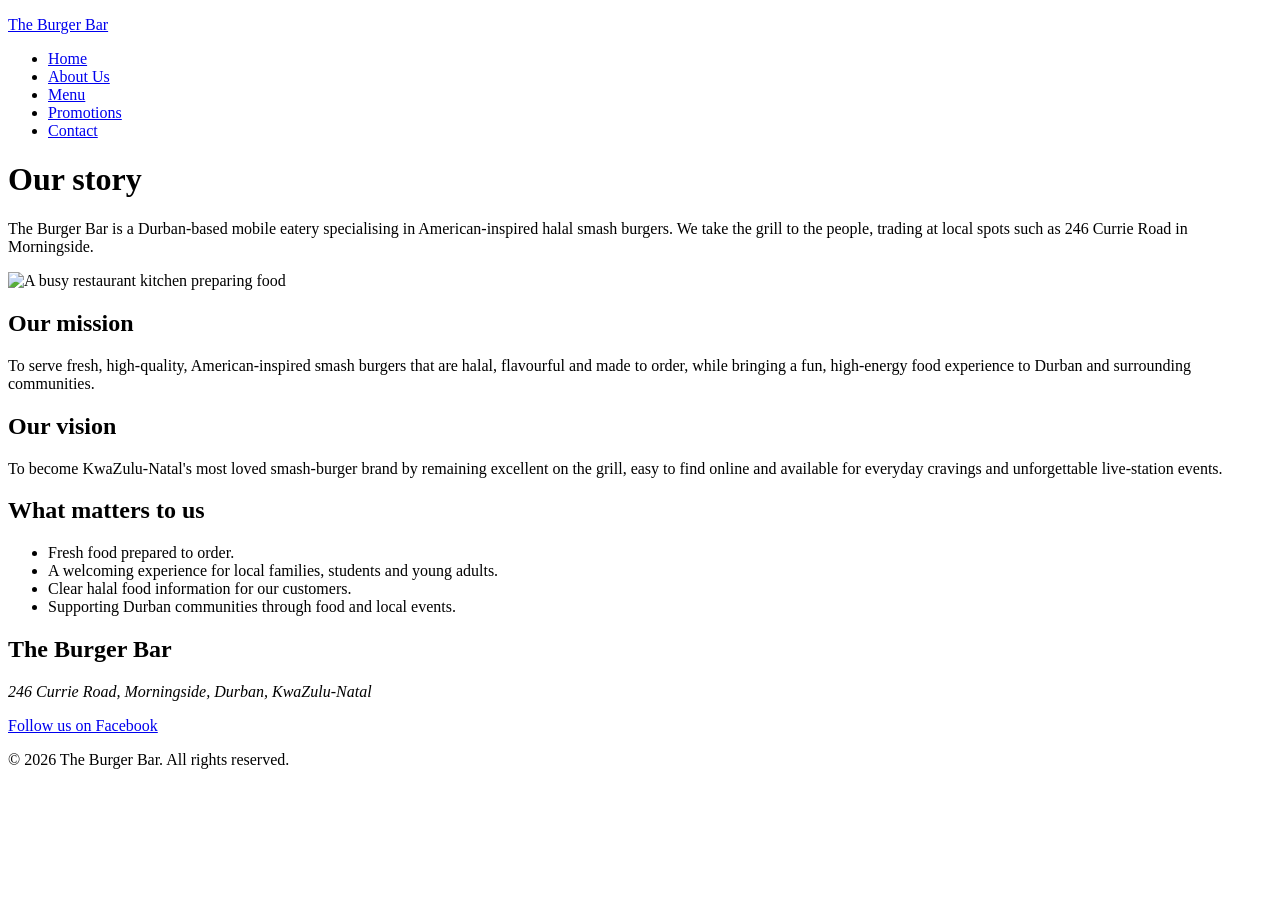
==== about.html @ 3b9de934 "First GitHub push" ====
<!DOCTYPE html>
<html lang="en-ZA">
<head>
    <meta charset="UTF-8">
    <meta name="viewport" content="width=device-width, initial-scale=1.0">
    <meta name="description" content="Learn about The Burger Bar's Durban roots, halal identity and smash-burger mission.">
    <title>About Us | The Burger Bar</title>
</head>
<body>
    <!-- Site header and main navigation -->
    <header>
        <p><a href="index.html">The Burger Bar</a></p>
        <nav aria-label="Main navigation">
            <ul>
                <li><a href="index.html">Home</a></li>
                <li><a href="about.html" aria-current="page">About Us</a></li>
                <li><a href="menu.html">Menu</a></li>
                <li><a href="promotions.html">Promotions</a></li>
                <li><a href="contact.html">Contact</a></li>
            </ul>
        </nav>
    </header>

    <!-- About page content -->
    <main>
        <h1>Our story</h1>
        <p>The Burger Bar is a Durban-based mobile eatery specialising in American-inspired halal smash burgers. We take the grill to the people, trading at local spots such as 246 Currie Road in Morningside.</p>
        <img src="https://images.unsplash.com/photo-1552566626-52f8b828add9?auto=format&amp;fit=crop&amp;w=1200&amp;q=80" alt="A busy restaurant kitchen preparing food">

        <!-- Business mission -->
        <section>
            <h2>Our mission</h2>
            <p>To serve fresh, high-quality, American-inspired smash burgers that are halal, flavourful and made to order, while bringing a fun, high-energy food experience to Durban and surrounding communities.</p>
        </section>

        <!-- Business vision -->
        <section>
            <h2>Our vision</h2>
            <p>To become KwaZulu-Natal's most loved smash-burger brand by remaining excellent on the grill, easy to find online and available for everyday cravings and unforgettable live-station events.</p>
        </section>

        <!-- Brand values -->
        <section>
            <h2>What matters to us</h2>
            <ul>
                <li>Fresh food prepared to order.</li>
                <li>A welcoming experience for local families, students and young adults.</li>
                <li>Clear halal food information for our customers.</li>
                <li>Supporting Durban communities through food and local events.</li>
            </ul>
        </section>
    </main>

    <!-- Shared business information and social link -->
    <footer>
        <h2>The Burger Bar</h2>
        <address>246 Currie Road, Morningside, Durban, KwaZulu-Natal</address>
        <p><a href="https://www.facebook.com/theburgerbardbn">Follow us on Facebook</a></p>
        <p>&copy; 2026 The Burger Bar. All rights reserved.</p>
    </footer>
</body>
</html>
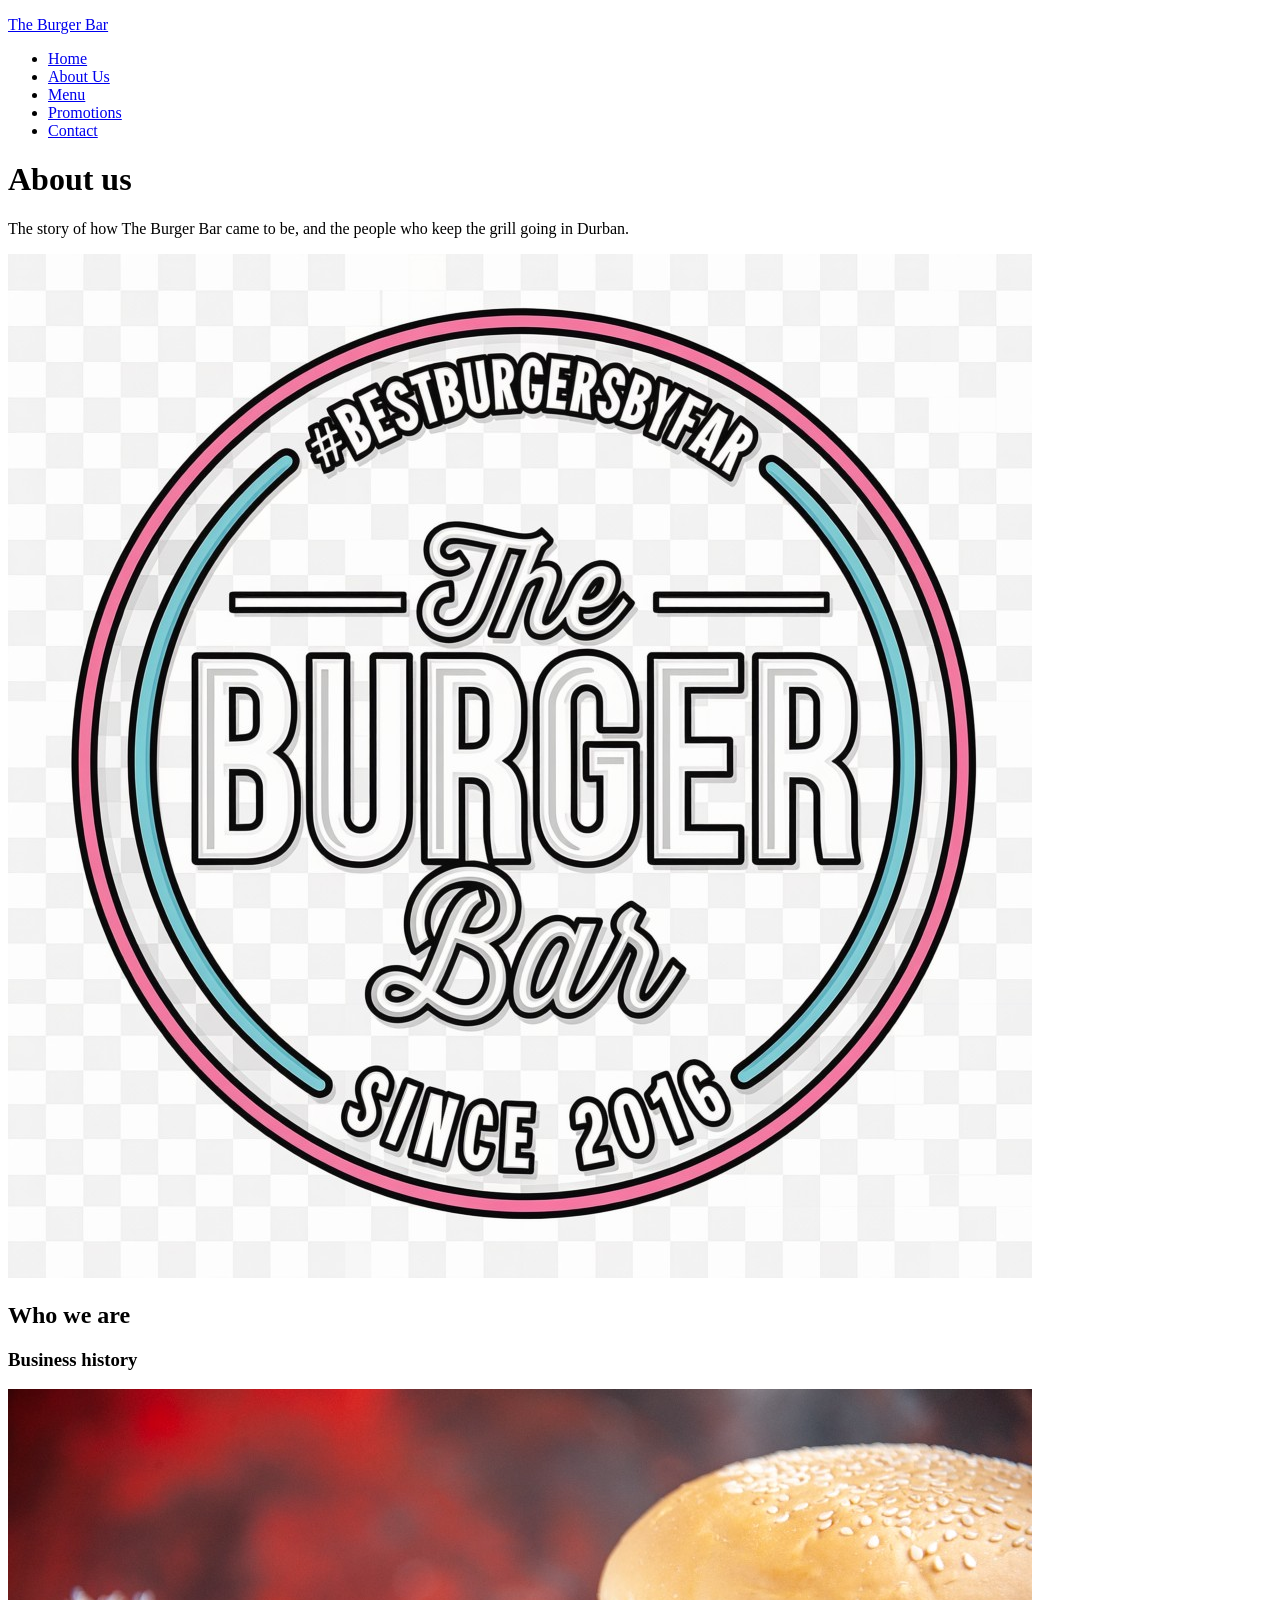
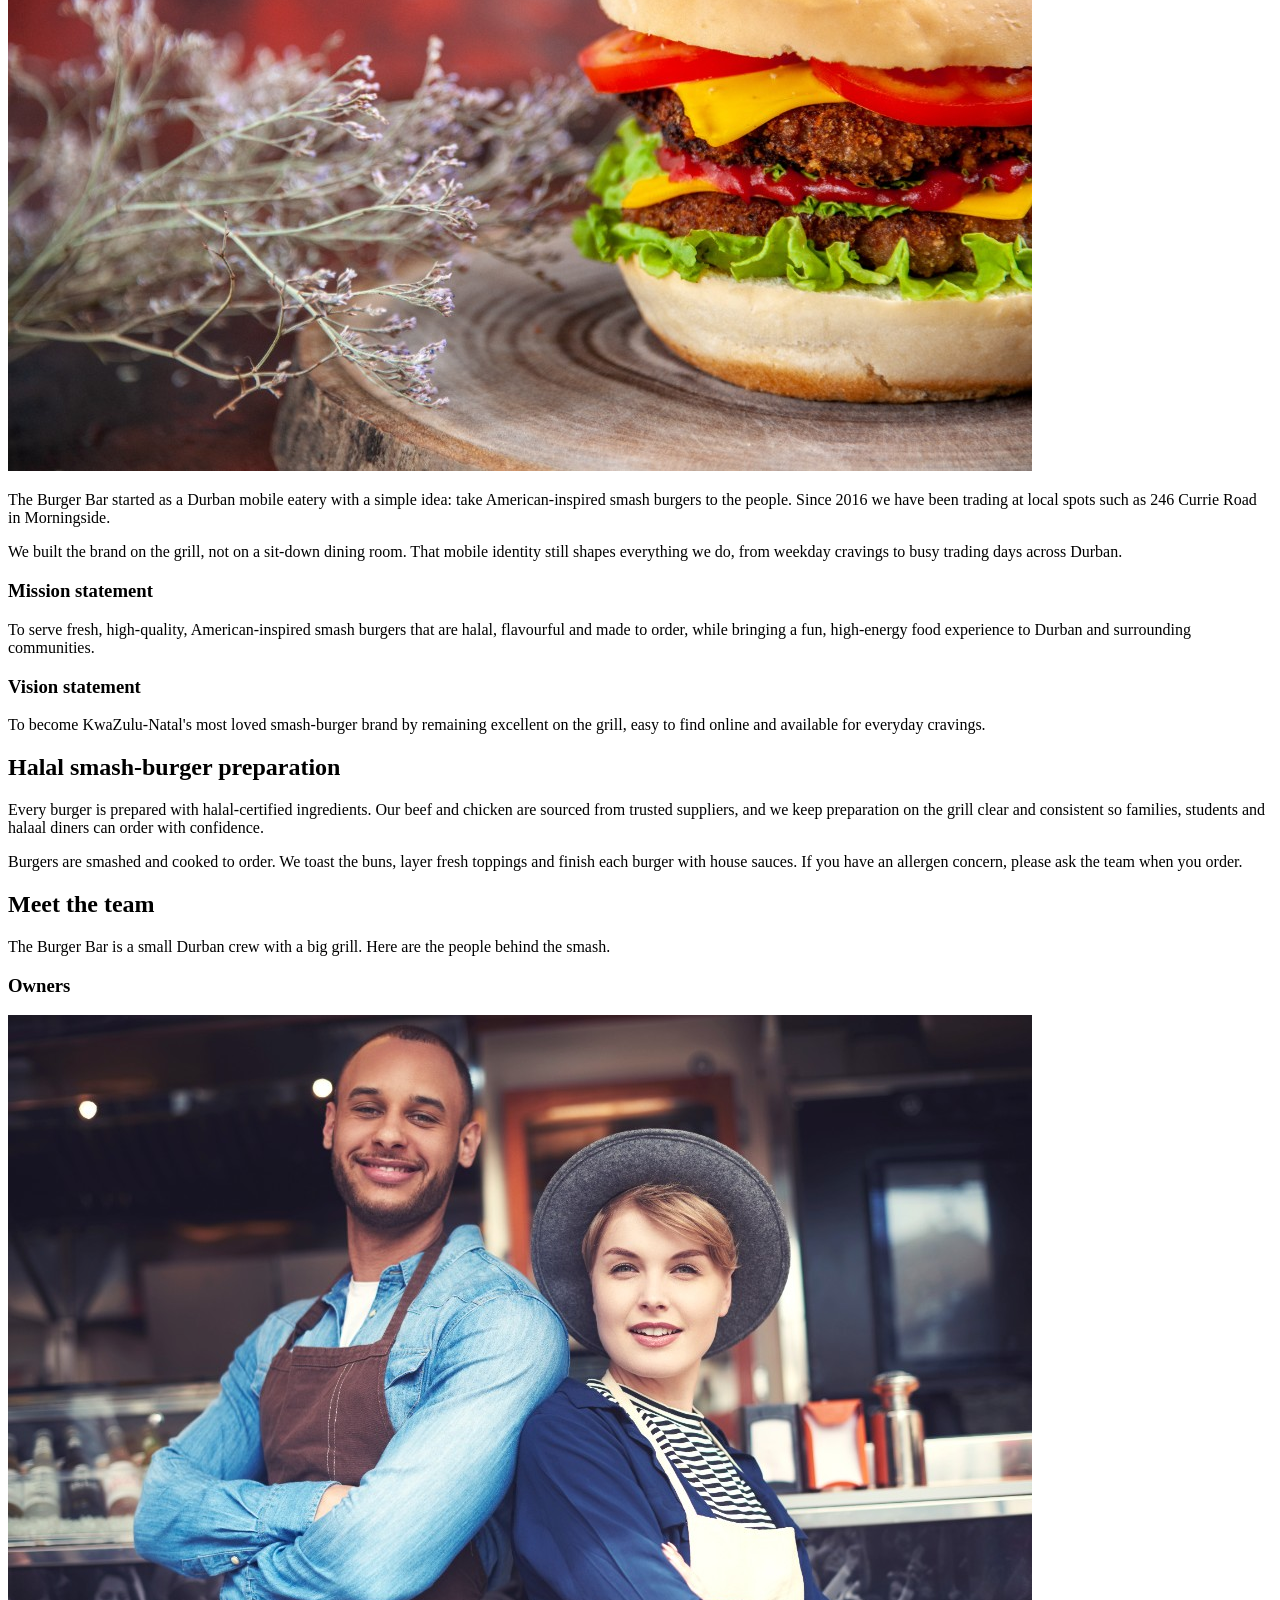
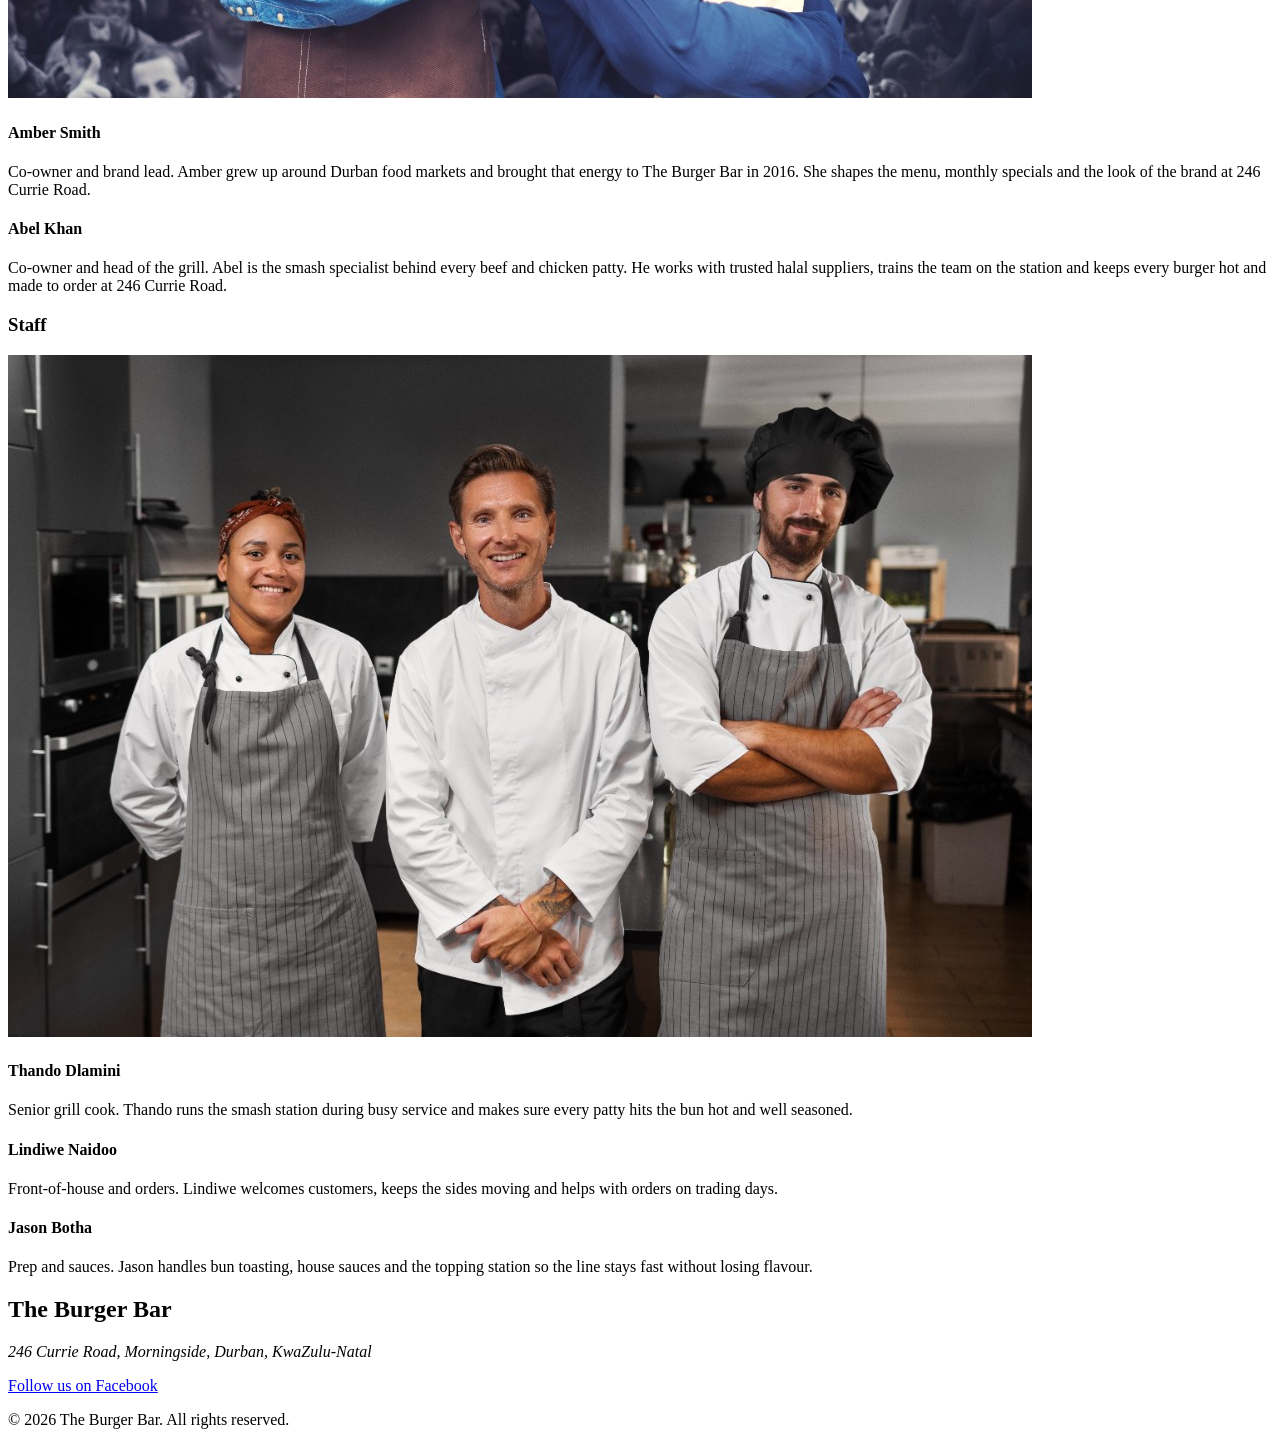
==== commit 1d23c892: "Expand website content and add online ordering" ====
--- a/about.html
+++ b/about.html
@@ -3,7 +3,7 @@
 <head>
     <meta charset="UTF-8">
     <meta name="viewport" content="width=device-width, initial-scale=1.0">
-    <meta name="description" content="Learn about The Burger Bar's Durban roots, halal identity and smash-burger mission.">
+    <meta name="description" content="Learn about The Burger Bar's Durban roots, halal identity, team and smash-burger mission.">
     <title>About Us | The Burger Bar</title>
 </head>
 <body>
@@ -23,31 +23,60 @@
 
     <!-- About page content -->
     <main>
-        <h1>Our story</h1>
-        <p>The Burger Bar is a Durban-based mobile eatery specialising in American-inspired halal smash burgers. We take the grill to the people, trading at local spots such as 246 Currie Road in Morningside.</p>
-        <img src="https://images.unsplash.com/photo-1552566626-52f8b828add9?auto=format&amp;fit=crop&amp;w=1200&amp;q=80" alt="A busy restaurant kitchen preparing food">
+        <h1>About us</h1>
+        <p>The story of how The Burger Bar came to be, and the people who keep the grill going in Durban.</p>
+        <img src="images/the-burger-bar-logo.png" alt="The Burger Bar logo">
 
-        <!-- Business mission -->
+        <!-- Business history, mission and vision -->
         <section>
-            <h2>Our mission</h2>
-            <p>To serve fresh, high-quality, American-inspired smash burgers that are halal, flavourful and made to order, while bringing a fun, high-energy food experience to Durban and surrounding communities.</p>
+            <h2>Who we are</h2>
+            <article>
+                <h3>Business history</h3>
+                <img src="images/hero-image.png" alt="A stacked Burger Bar smash burger">
+                <p>The Burger Bar started as a Durban mobile eatery with a simple idea: take American-inspired smash burgers to the people. Since 2016 we have been trading at local spots such as 246 Currie Road in Morningside.</p>
+                <p>We built the brand on the grill, not on a sit-down dining room. That mobile identity still shapes everything we do, from weekday cravings to busy trading days across Durban.</p>
+            </article>
+            <article>
+                <h3>Mission statement</h3>
+                <p>To serve fresh, high-quality, American-inspired smash burgers that are halal, flavourful and made to order, while bringing a fun, high-energy food experience to Durban and surrounding communities.</p>
+            </article>
+            <article>
+                <h3>Vision statement</h3>
+                <p>To become KwaZulu-Natal's most loved smash-burger brand by remaining excellent on the grill, easy to find online and available for everyday cravings.</p>
+            </article>
         </section>
 
-        <!-- Business vision -->
+        <!-- Halal and preparation information -->
         <section>
-            <h2>Our vision</h2>
-            <p>To become KwaZulu-Natal's most loved smash-burger brand by remaining excellent on the grill, easy to find online and available for everyday cravings and unforgettable live-station events.</p>
+            <h2>Halal smash-burger preparation</h2>
+            <p>Every burger is prepared with halal-certified ingredients. Our beef and chicken are sourced from trusted suppliers, and we keep preparation on the grill clear and consistent so families, students and halaal diners can order with confidence.</p>
+            <p>Burgers are smashed and cooked to order. We toast the buns, layer fresh toppings and finish each burger with house sauces. If you have an allergen concern, please ask the team when you order.</p>
         </section>
 
-        <!-- Brand values -->
+        <!-- Team: owners and staff -->
         <section>
-            <h2>What matters to us</h2>
-            <ul>
-                <li>Fresh food prepared to order.</li>
-                <li>A welcoming experience for local families, students and young adults.</li>
-                <li>Clear halal food information for our customers.</li>
-                <li>Supporting Durban communities through food and local events.</li>
-            </ul>
+            <h2>Meet the team</h2>
+            <p>The Burger Bar is a small Durban crew with a big grill. Here are the people behind the smash.</p>
+
+            <article>
+                <h3>Owners</h3>
+                <img src="images/owners.png" alt="The Burger Bar owners Amber Smith and Abel Khan">
+                <h4>Amber Smith</h4>
+                <p>Co-owner and brand lead. Amber grew up around Durban food markets and brought that energy to The Burger Bar in 2016. She shapes the menu, monthly specials and the look of the brand at 246 Currie Road.</p>
+                <h4>Abel Khan</h4>
+                <p>Co-owner and head of the grill. Abel is the smash specialist behind every beef and chicken patty. He works with trusted halal suppliers, trains the team on the station and keeps every burger hot and made to order at 246 Currie Road.</p>
+            </article>
+
+            <article>
+                <h3>Staff</h3>
+                <img src="images/staff.png" alt="The Burger Bar kitchen staff in chef jackets, smiling in a professional kitchen">
+                <h4>Thando Dlamini</h4>
+                <p>Senior grill cook. Thando runs the smash station during busy service and makes sure every patty hits the bun hot and well seasoned.</p>
+                <h4>Lindiwe Naidoo</h4>
+                <p>Front-of-house and orders. Lindiwe welcomes customers, keeps the sides moving and helps with orders on trading days.</p>
+                <h4>Jason Botha</h4>
+                <p>Prep and sauces. Jason handles bun toasting, house sauces and the topping station so the line stays fast without losing flavour.</p>
+            </article>
         </section>
     </main>
 
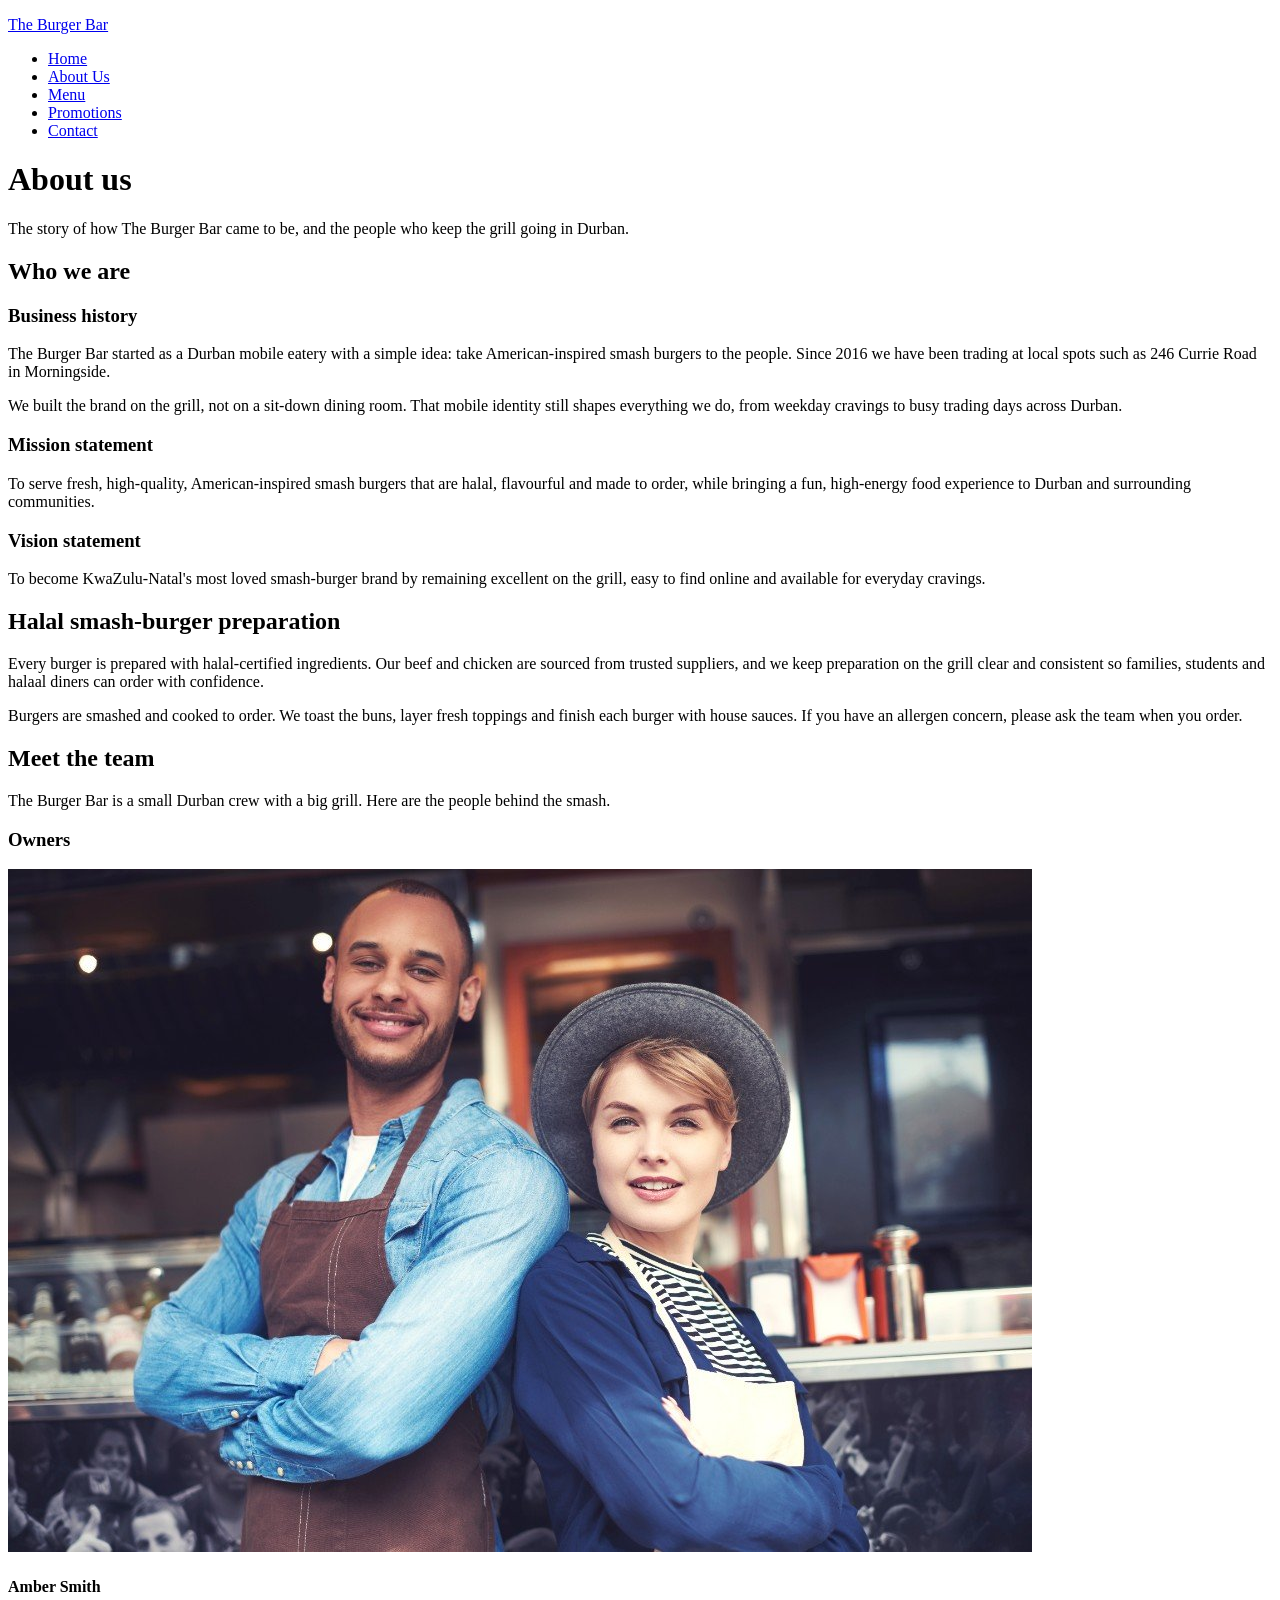
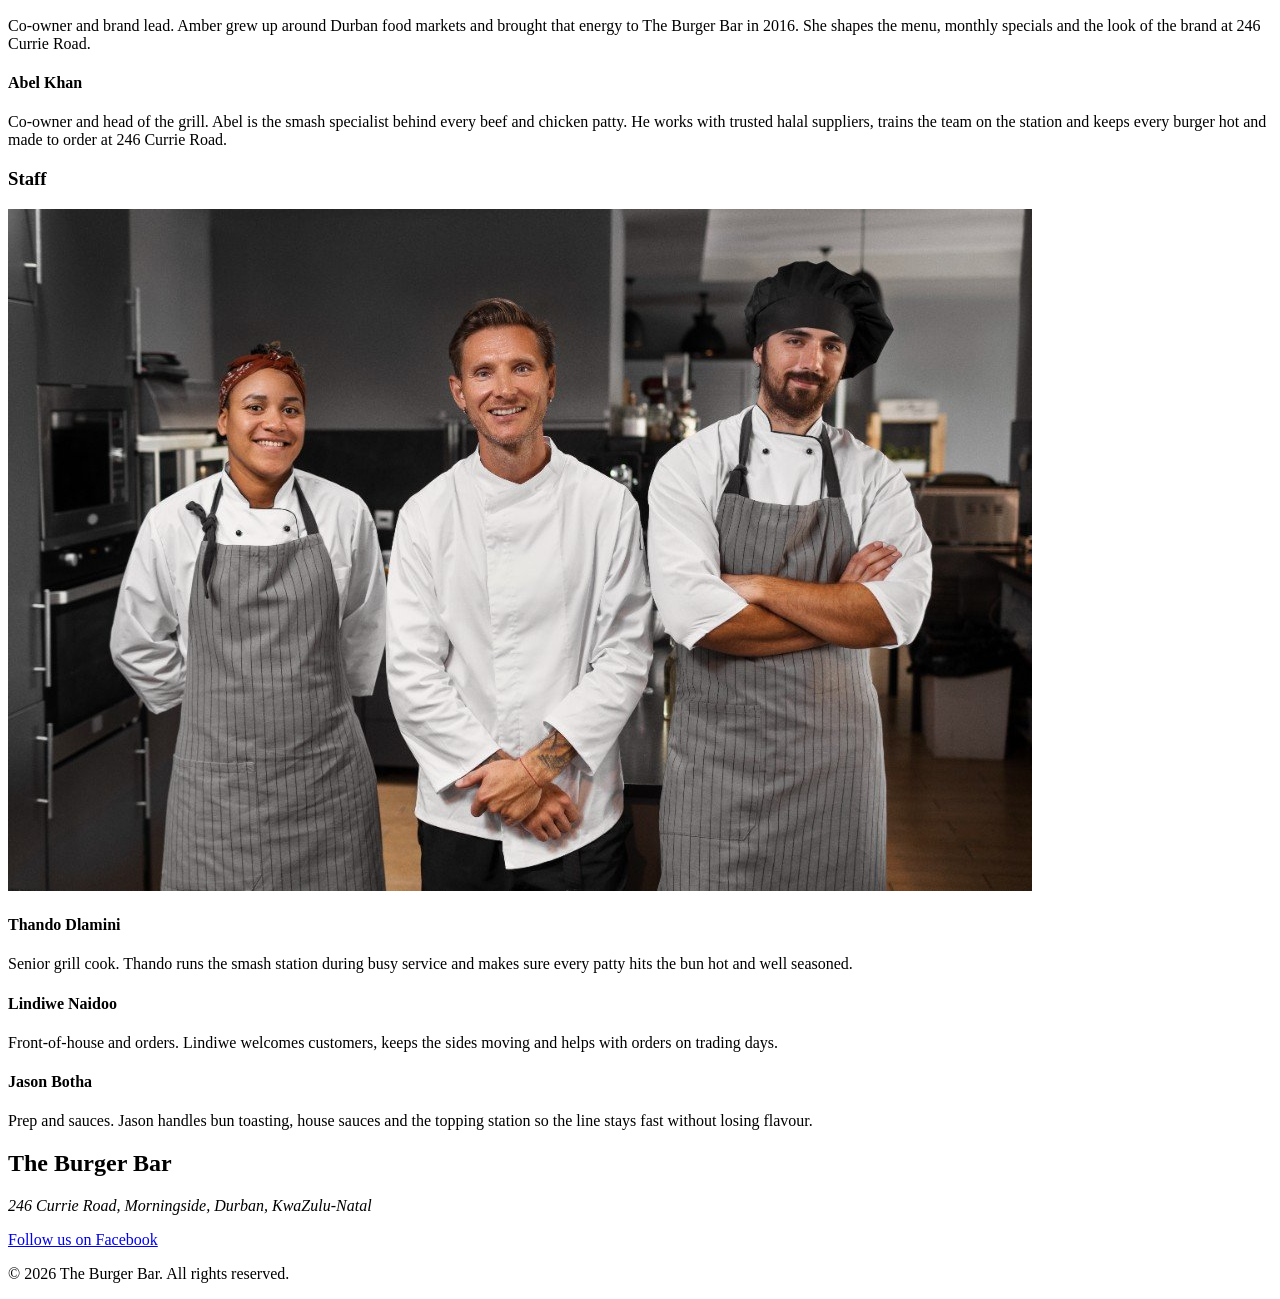
==== commit 5bc0d808: "Made adjustments to images" ====
--- a/about.html
+++ b/about.html
@@ -2,6 +2,7 @@
 <html lang="en-ZA">
 <head>
     <meta charset="UTF-8">
+    <base href="./">
     <meta name="viewport" content="width=device-width, initial-scale=1.0">
     <meta name="description" content="Learn about The Burger Bar's Durban roots, halal identity, team and smash-burger mission.">
     <title>About Us | The Burger Bar</title>
@@ -25,14 +26,12 @@
     <main>
         <h1>About us</h1>
         <p>The story of how The Burger Bar came to be, and the people who keep the grill going in Durban.</p>
-        <img src="images/the-burger-bar-logo.png" alt="The Burger Bar logo">
 
         <!-- Business history, mission and vision -->
         <section>
             <h2>Who we are</h2>
             <article>
                 <h3>Business history</h3>
-                <img src="images/hero-image.png" alt="A stacked Burger Bar smash burger">
                 <p>The Burger Bar started as a Durban mobile eatery with a simple idea: take American-inspired smash burgers to the people. Since 2016 we have been trading at local spots such as 246 Currie Road in Morningside.</p>
                 <p>We built the brand on the grill, not on a sit-down dining room. That mobile identity still shapes everything we do, from weekday cravings to busy trading days across Durban.</p>
             </article>
@@ -60,7 +59,7 @@
 
             <article>
                 <h3>Owners</h3>
-                <img src="images/owners.png" alt="The Burger Bar owners Amber Smith and Abel Khan">
+                <img src="./images/owners.jpg" alt="The Burger Bar owners Amber Smith and Abel Khan">
                 <h4>Amber Smith</h4>
                 <p>Co-owner and brand lead. Amber grew up around Durban food markets and brought that energy to The Burger Bar in 2016. She shapes the menu, monthly specials and the look of the brand at 246 Currie Road.</p>
                 <h4>Abel Khan</h4>
@@ -69,7 +68,7 @@
 
             <article>
                 <h3>Staff</h3>
-                <img src="images/staff.png" alt="The Burger Bar kitchen staff in chef jackets, smiling in a professional kitchen">
+                <img src="./images/staff.jpg" alt="The Burger Bar kitchen staff in chef jackets, smiling in a professional kitchen">
                 <h4>Thando Dlamini</h4>
                 <p>Senior grill cook. Thando runs the smash station during busy service and makes sure every patty hits the bun hot and well seasoned.</p>
                 <h4>Lindiwe Naidoo</h4>
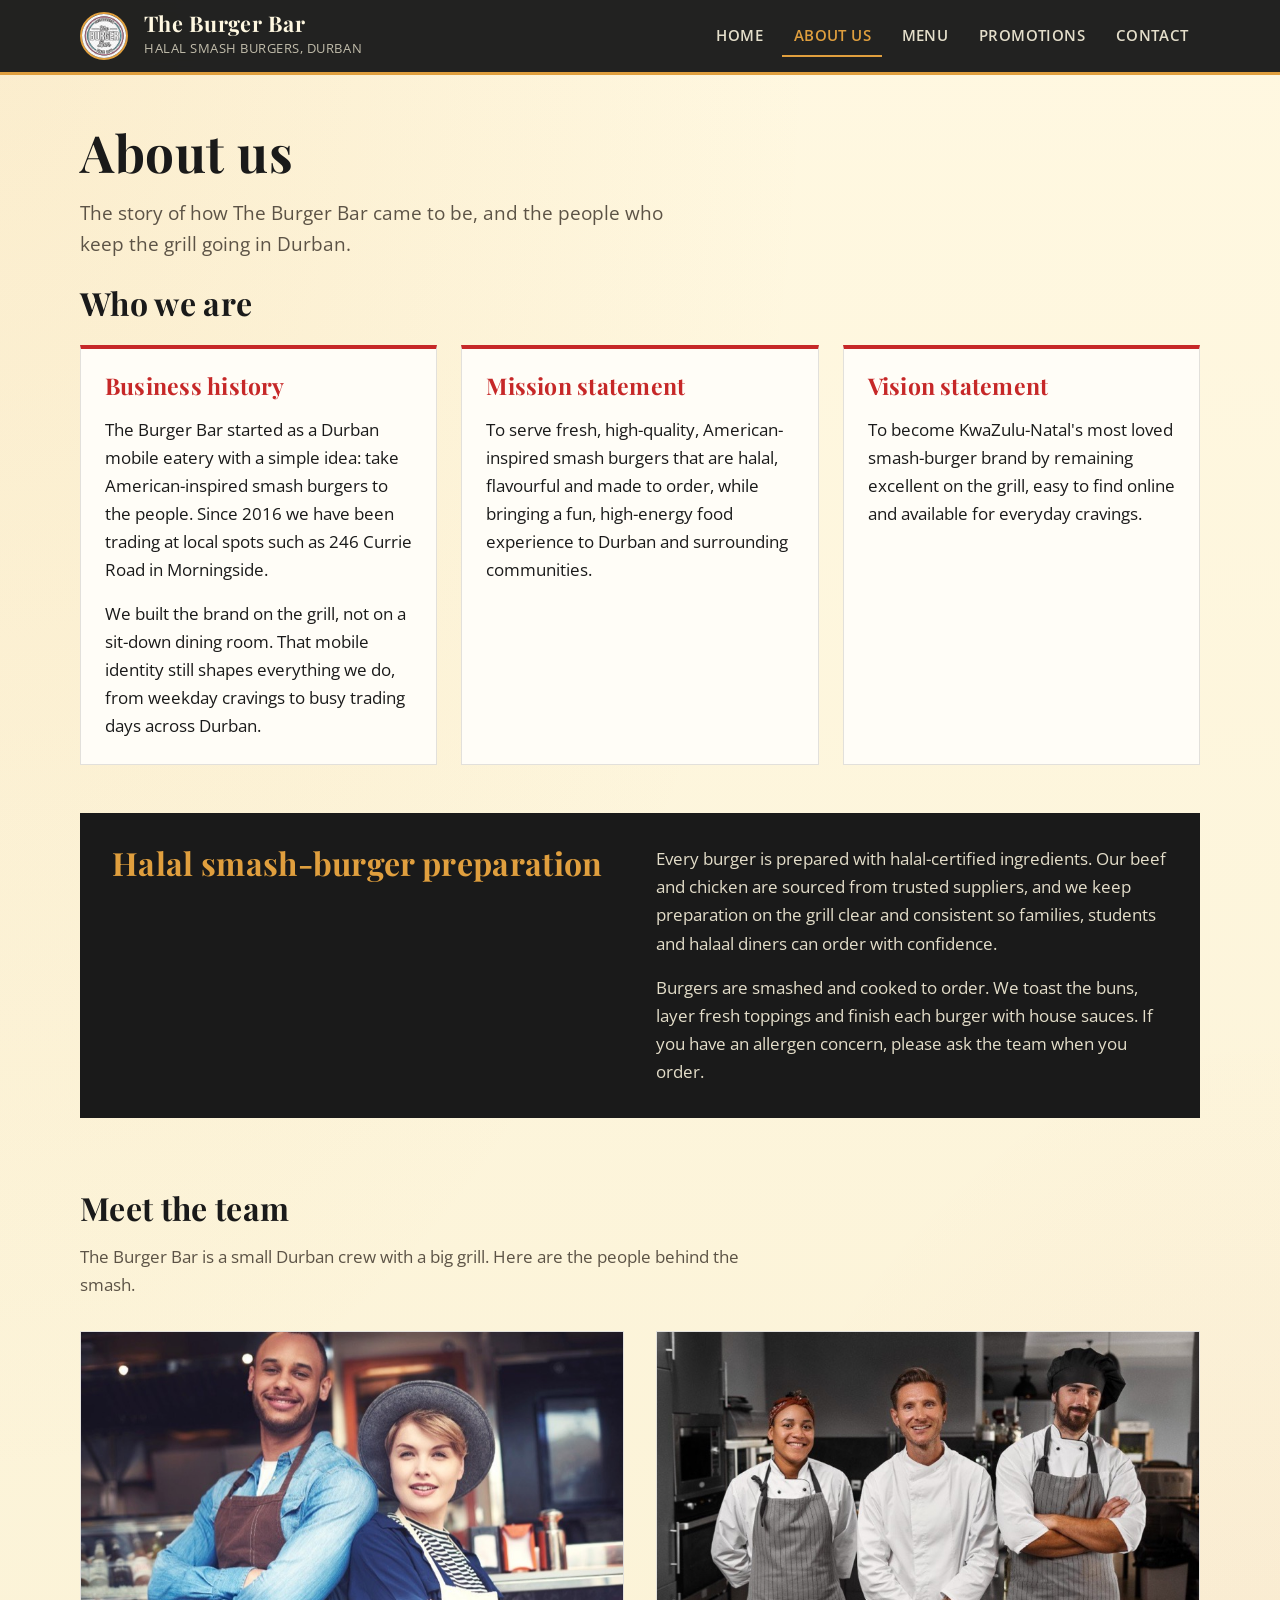
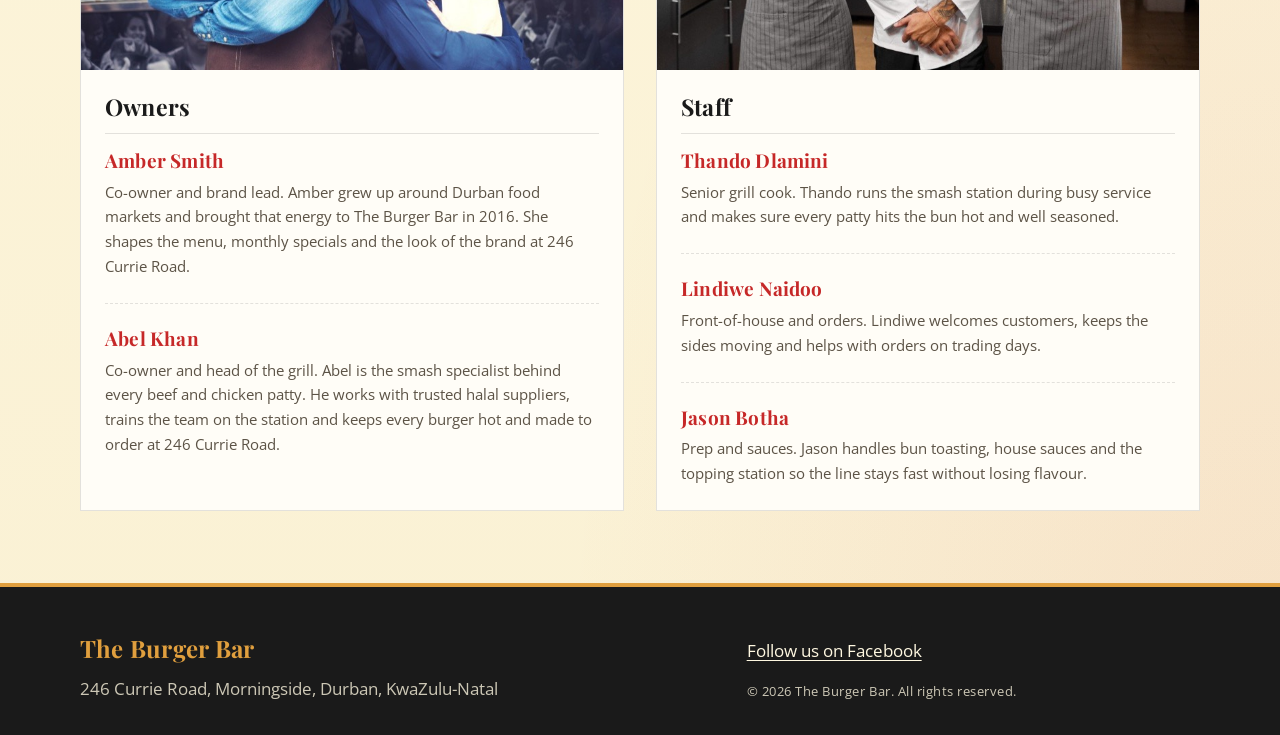
==== commit 4ae897b9: "Add Part 2 CSS styling, responsive layouts and README evidence Link an external stylesheet across al" ====
--- a/about.html
+++ b/about.html
@@ -6,85 +6,153 @@
     <meta name="viewport" content="width=device-width, initial-scale=1.0">
     <meta name="description" content="Learn about The Burger Bar's Durban roots, halal identity, team and smash-burger mission.">
     <title>About Us | The Burger Bar</title>
+    <link rel="preconnect" href="https://fonts.googleapis.com">
+    <link rel="preconnect" href="https://fonts.gstatic.com" crossorigin>
+    <link href="https://fonts.googleapis.com/css2?family=Open+Sans:wght@400;600;700&amp;family=Playfair+Display:wght@700&amp;display=swap" rel="stylesheet">
+    <link rel="stylesheet" href="./css/style.css">
 </head>
 <body>
     <!-- Site header and main navigation -->
-    <header>
-        <p><a href="index.html">The Burger Bar</a></p>
-        <nav aria-label="Main navigation">
-            <ul>
-                <li><a href="index.html">Home</a></li>
-                <li><a href="about.html" aria-current="page">About Us</a></li>
-                <li><a href="menu.html">Menu</a></li>
-                <li><a href="promotions.html">Promotions</a></li>
-                <li><a href="contact.html">Contact</a></li>
-            </ul>
-        </nav>
+    <header class="site-header">
+        <div class="site-wrap">
+            <div class="brand">
+                <a href="index.html">
+                    <img
+                        src="./images/the-burger-bar-logo.jpg"
+                        srcset="./images/responsive/the-burger-bar-logo-480w.jpg 480w,
+                                ./images/responsive/the-burger-bar-logo-800w.jpg 800w,
+                                ./images/the-burger-bar-logo.jpg 1024w"
+                        sizes="48px"
+                        alt="The Burger Bar logo">
+                </a>
+                <div class="brand-text">
+                    <a class="brand-name" href="index.html">The Burger Bar</a>
+                    <span class="brand-tagline">Halal smash burgers, Durban</span>
+                </div>
+            </div>
+            <nav class="site-nav" aria-label="Main navigation">
+                <ul>
+                    <li><a href="index.html">Home</a></li>
+                    <li><a href="about.html" aria-current="page">About Us</a></li>
+                    <li><a href="menu.html">Menu</a></li>
+                    <li><a href="promotions.html">Promotions</a></li>
+                    <li><a href="contact.html">Contact</a></li>
+                </ul>
+            </nav>
+        </div>
     </header>
 
     <!-- About page content -->
     <main>
-        <h1>About us</h1>
-        <p>The story of how The Burger Bar came to be, and the people who keep the grill going in Durban.</p>
+        <div class="site-wrap page-intro">
+            <h1>About us</h1>
+            <p>The story of how The Burger Bar came to be, and the people who keep the grill going in Durban.</p>
+        </div>
 
         <!-- Business history, mission and vision -->
-        <section>
+        <section class="site-wrap">
             <h2>Who we are</h2>
-            <article>
-                <h3>Business history</h3>
-                <p>The Burger Bar started as a Durban mobile eatery with a simple idea: take American-inspired smash burgers to the people. Since 2016 we have been trading at local spots such as 246 Currie Road in Morningside.</p>
-                <p>We built the brand on the grill, not on a sit-down dining room. That mobile identity still shapes everything we do, from weekday cravings to busy trading days across Durban.</p>
-            </article>
-            <article>
-                <h3>Mission statement</h3>
-                <p>To serve fresh, high-quality, American-inspired smash burgers that are halal, flavourful and made to order, while bringing a fun, high-energy food experience to Durban and surrounding communities.</p>
-            </article>
-            <article>
-                <h3>Vision statement</h3>
-                <p>To become KwaZulu-Natal's most loved smash-burger brand by remaining excellent on the grill, easy to find online and available for everyday cravings.</p>
-            </article>
+            <div class="about-grid">
+                <article class="about-card">
+                    <h3>Business history</h3>
+                    <p>The Burger Bar started as a Durban mobile eatery with a simple idea: take American-inspired smash burgers to the people. Since 2016 we have been trading at local spots such as 246 Currie Road in Morningside.</p>
+                    <p>We built the brand on the grill, not on a sit-down dining room. That mobile identity still shapes everything we do, from weekday cravings to busy trading days across Durban.</p>
+                </article>
+                <article class="about-card">
+                    <h3>Mission statement</h3>
+                    <p>To serve fresh, high-quality, American-inspired smash burgers that are halal, flavourful and made to order, while bringing a fun, high-energy food experience to Durban and surrounding communities.</p>
+                </article>
+                <article class="about-card">
+                    <h3>Vision statement</h3>
+                    <p>To become KwaZulu-Natal's most loved smash-burger brand by remaining excellent on the grill, easy to find online and available for everyday cravings.</p>
+                </article>
+            </div>
         </section>
 
         <!-- Halal and preparation information -->
-        <section>
-            <h2>Halal smash-burger preparation</h2>
-            <p>Every burger is prepared with halal-certified ingredients. Our beef and chicken are sourced from trusted suppliers, and we keep preparation on the grill clear and consistent so families, students and halaal diners can order with confidence.</p>
-            <p>Burgers are smashed and cooked to order. We toast the buns, layer fresh toppings and finish each burger with house sauces. If you have an allergen concern, please ask the team when you order.</p>
+        <section class="site-wrap">
+            <div class="halal-block">
+                <div>
+                    <h2>Halal smash-burger preparation</h2>
+                </div>
+                <div>
+                    <p>Every burger is prepared with halal-certified ingredients. Our beef and chicken are sourced from trusted suppliers, and we keep preparation on the grill clear and consistent so families, students and halaal diners can order with confidence.</p>
+                    <p>Burgers are smashed and cooked to order. We toast the buns, layer fresh toppings and finish each burger with house sauces. If you have an allergen concern, please ask the team when you order.</p>
+                </div>
+            </div>
         </section>
 
         <!-- Team: owners and staff -->
-        <section>
+        <section class="site-wrap team-section">
             <h2>Meet the team</h2>
             <p>The Burger Bar is a small Durban crew with a big grill. Here are the people behind the smash.</p>
 
-            <article>
-                <h3>Owners</h3>
-                <img src="./images/owners.jpg" alt="The Burger Bar owners Amber Smith and Abel Khan">
-                <h4>Amber Smith</h4>
-                <p>Co-owner and brand lead. Amber grew up around Durban food markets and brought that energy to The Burger Bar in 2016. She shapes the menu, monthly specials and the look of the brand at 246 Currie Road.</p>
-                <h4>Abel Khan</h4>
-                <p>Co-owner and head of the grill. Abel is the smash specialist behind every beef and chicken patty. He works with trusted halal suppliers, trains the team on the station and keeps every burger hot and made to order at 246 Currie Road.</p>
-            </article>
+            <div class="team-grid">
+                <article class="team-card">
+                    <img
+                        src="./images/owners.jpg"
+                        srcset="./images/responsive/owners-480w.jpg 480w,
+                                ./images/responsive/owners-800w.jpg 800w,
+                                ./images/owners.jpg 1024w"
+                        sizes="(max-width: 48rem) 100vw, 50vw"
+                        alt="The Burger Bar owners Amber Smith and Abel Khan"
+                        width="1024"
+                        height="683">
+                    <div class="team-card-body">
+                        <h3>Owners</h3>
+                        <div class="team-member">
+                            <h4>Amber Smith</h4>
+                            <p>Co-owner and brand lead. Amber grew up around Durban food markets and brought that energy to The Burger Bar in 2016. She shapes the menu, monthly specials and the look of the brand at 246 Currie Road.</p>
+                        </div>
+                        <div class="team-member">
+                            <h4>Abel Khan</h4>
+                            <p>Co-owner and head of the grill. Abel is the smash specialist behind every beef and chicken patty. He works with trusted halal suppliers, trains the team on the station and keeps every burger hot and made to order at 246 Currie Road.</p>
+                        </div>
+                    </div>
+                </article>
 
-            <article>
-                <h3>Staff</h3>
-                <img src="./images/staff.jpg" alt="The Burger Bar kitchen staff in chef jackets, smiling in a professional kitchen">
-                <h4>Thando Dlamini</h4>
-                <p>Senior grill cook. Thando runs the smash station during busy service and makes sure every patty hits the bun hot and well seasoned.</p>
-                <h4>Lindiwe Naidoo</h4>
-                <p>Front-of-house and orders. Lindiwe welcomes customers, keeps the sides moving and helps with orders on trading days.</p>
-                <h4>Jason Botha</h4>
-                <p>Prep and sauces. Jason handles bun toasting, house sauces and the topping station so the line stays fast without losing flavour.</p>
-            </article>
+                <article class="team-card">
+                    <img
+                        src="./images/staff.jpg"
+                        srcset="./images/responsive/staff-480w.jpg 480w,
+                                ./images/responsive/staff-800w.jpg 800w,
+                                ./images/staff.jpg 1024w"
+                        sizes="(max-width: 48rem) 100vw, 50vw"
+                        alt="The Burger Bar kitchen staff in chef jackets, smiling in a professional kitchen"
+                        width="1024"
+                        height="683">
+                    <div class="team-card-body">
+                        <h3>Staff</h3>
+                        <div class="team-member">
+                            <h4>Thando Dlamini</h4>
+                            <p>Senior grill cook. Thando runs the smash station during busy service and makes sure every patty hits the bun hot and well seasoned.</p>
+                        </div>
+                        <div class="team-member">
+                            <h4>Lindiwe Naidoo</h4>
+                            <p>Front-of-house and orders. Lindiwe welcomes customers, keeps the sides moving and helps with orders on trading days.</p>
+                        </div>
+                        <div class="team-member">
+                            <h4>Jason Botha</h4>
+                            <p>Prep and sauces. Jason handles bun toasting, house sauces and the topping station so the line stays fast without losing flavour.</p>
+                        </div>
+                    </div>
+                </article>
+            </div>
         </section>
     </main>
 
     <!-- Shared business information and social link -->
-    <footer>
-        <h2>The Burger Bar</h2>
-        <address>246 Currie Road, Morningside, Durban, KwaZulu-Natal</address>
-        <p><a href="https://www.facebook.com/theburgerbardbn">Follow us on Facebook</a></p>
-        <p>&copy; 2026 The Burger Bar. All rights reserved.</p>
+    <footer class="site-footer">
+        <div class="site-wrap">
+            <div>
+                <h2>The Burger Bar</h2>
+                <address>246 Currie Road, Morningside, Durban, KwaZulu-Natal</address>
+            </div>
+            <div>
+                <p><a href="https://www.facebook.com/theburgerbardbn">Follow us on Facebook</a></p>
+                <p class="footer-meta">&copy; 2026 The Burger Bar. All rights reserved.</p>
+            </div>
+        </div>
     </footer>
 </body>
 </html>
--- a/css/style.css
+++ b/css/style.css
@@ -0,0 +1,1128 @@
+/* =========================================================
+   The Burger Bar — style.css
+   Part 2: Desktop styling + responsive design
+   Palette from proposal: Ketchup Red, Bun Cream, Mustard Gold, Charcoal
+   ========================================================= */
+
+/* ---------- CSS reset (consistent cross-browser base) ---------- */
+*,
+*::before,
+*::after {
+  box-sizing: border-box;
+  margin: 0;
+  padding: 0;
+}
+
+html {
+  font-size: 100%;
+  scroll-behavior: smooth;
+}
+
+body,
+h1,
+h2,
+h3,
+h4,
+h5,
+h6,
+p,
+figure,
+blockquote,
+dl,
+dd {
+  margin: 0;
+}
+
+ul,
+ol {
+  list-style: none;
+}
+
+img,
+picture,
+iframe {
+  display: block;
+  max-width: 100%;
+  height: auto;
+}
+
+input,
+button,
+textarea,
+select {
+  font: inherit;
+  color: inherit;
+}
+
+button {
+  cursor: pointer;
+  border: none;
+  background: none;
+}
+
+a {
+  color: inherit;
+  text-decoration: none;
+}
+
+address {
+  font-style: normal;
+}
+
+/* ---------- Design tokens ---------- */
+:root {
+  --ketchup: #c62828;
+  --ketchup-dark: #9b1c1c;
+  --bun-cream: #fff8e1;
+  --bun-deep: #f3e5c0;
+  --mustard: #e09f3e;
+  --mustard-dark: #c4842a;
+  --charcoal: #1a1a1a;
+  --charcoal-soft: #2c2c2c;
+  --smoke: #5c5346;
+  --paper: #fffdf7;
+  --line: rgba(26, 26, 26, 0.12);
+
+  --font-display: "Playfair Display", "Georgia", "Times New Roman", serif;
+  --font-body: "Open Sans", "Helvetica Neue", Arial, sans-serif;
+
+  --fs-xs: 0.8125rem;
+  --fs-sm: 0.9375rem;
+  --fs-base: 1.0625rem;
+  --fs-md: 1.1875rem;
+  --fs-lg: 1.5rem;
+  --fs-xl: 2.25rem;
+  --fs-2xl: 3.25rem;
+  --fs-3xl: 4.25rem;
+
+  --lh-tight: 1.15;
+  --lh-snug: 1.35;
+  --lh-body: 1.65;
+
+  --space-1: 0.5rem;
+  --space-2: 0.75rem;
+  --space-3: 1rem;
+  --space-4: 1.5rem;
+  --space-5: 2rem;
+  --space-6: 3rem;
+  --space-7: 4.5rem;
+  --space-8: 6rem;
+
+  --wrap: 70rem;
+  --radius: 0.25rem;
+  --shadow-soft: 0 0.75rem 1.75rem rgba(26, 26, 26, 0.12);
+  --header-h: 4.5rem;
+  --transition: 0.2s ease;
+}
+
+/* ---------- Base styles ---------- */
+body {
+  font-family: var(--font-body);
+  font-size: var(--fs-base);
+  line-height: var(--lh-body);
+  color: var(--charcoal);
+  background-color: var(--bun-cream);
+  background-image:
+    radial-gradient(ellipse at top left, rgba(224, 159, 62, 0.12), transparent 45%),
+    radial-gradient(ellipse at bottom right, rgba(198, 40, 40, 0.08), transparent 40%),
+    linear-gradient(180deg, var(--bun-cream) 0%, #faf1d4 100%);
+  min-height: 100vh;
+}
+
+body > header,
+body > main,
+body > footer {
+  width: 100%;
+}
+
+main {
+  padding-bottom: var(--space-7);
+}
+
+h1,
+h2,
+h3,
+h4 {
+  font-family: var(--font-display);
+  font-weight: 700;
+  line-height: var(--lh-tight);
+  letter-spacing: 0.01em;
+  color: var(--charcoal);
+}
+
+h1 {
+  font-size: clamp(2rem, 4vw, var(--fs-3xl));
+  margin-bottom: var(--space-3);
+}
+
+h2 {
+  font-size: clamp(1.5rem, 2.5vw, var(--fs-xl));
+  margin-bottom: var(--space-3);
+}
+
+h3 {
+  font-size: clamp(1.2rem, 1.8vw, var(--fs-lg));
+  margin-bottom: var(--space-2);
+}
+
+h4 {
+  font-size: var(--fs-md);
+  margin-bottom: var(--space-1);
+}
+
+p {
+  margin-bottom: var(--space-3);
+  max-width: 42rem;
+}
+
+p:last-child {
+  margin-bottom: 0;
+}
+
+/* ---------- Shared layout helpers ---------- */
+.site-wrap {
+  width: min(100% - 2.5rem, var(--wrap));
+  margin-inline: auto;
+}
+
+.page-intro {
+  padding: var(--space-6) 0 var(--space-4);
+}
+
+.page-intro > p {
+  color: var(--smoke);
+  font-size: var(--fs-md);
+  max-width: 38rem;
+}
+
+/* ---------- Header / sticky navigation ---------- */
+.site-header {
+  position: sticky;
+  top: 0;
+  z-index: 100;
+  background: rgba(26, 26, 26, 0.96);
+  color: var(--bun-cream);
+  border-bottom: 0.2rem solid var(--mustard);
+  backdrop-filter: blur(6px);
+}
+
+.site-header .site-wrap {
+  display: flex;
+  align-items: center;
+  justify-content: space-between;
+  gap: var(--space-4);
+  min-height: var(--header-h);
+  padding-block: var(--space-2);
+}
+
+.brand {
+  display: flex;
+  align-items: center;
+  gap: var(--space-3);
+  min-width: 0;
+}
+
+.brand img {
+  width: 3rem;
+  height: 3rem;
+  object-fit: cover;
+  border-radius: 50%;
+  border: 0.15rem solid var(--mustard);
+  flex-shrink: 0;
+}
+
+.brand-text {
+  display: flex;
+  flex-direction: column;
+  gap: 0.15rem;
+}
+
+.brand-name {
+  font-family: var(--font-display);
+  font-size: 1.35rem;
+  font-weight: 700;
+  letter-spacing: 0.02em;
+  color: var(--bun-cream);
+  line-height: 1.1;
+}
+
+.brand-name:hover,
+.brand-name:focus {
+  color: var(--mustard);
+}
+
+.brand-tagline {
+  font-size: var(--fs-xs);
+  color: rgba(255, 248, 225, 0.72);
+  letter-spacing: 0.04em;
+  text-transform: uppercase;
+}
+
+.site-nav ul {
+  display: flex;
+  flex-wrap: wrap;
+  align-items: center;
+  gap: 0.15rem var(--space-1);
+}
+
+.site-nav a {
+  display: inline-block;
+  padding: 0.45rem 0.7rem;
+  font-size: var(--fs-sm);
+  font-weight: 600;
+  letter-spacing: 0.03em;
+  text-transform: uppercase;
+  color: rgba(255, 248, 225, 0.88);
+  border-bottom: 0.15rem solid transparent;
+  transition: color var(--transition), border-color var(--transition);
+}
+
+.site-nav a:hover,
+.site-nav a:focus {
+  color: var(--mustard);
+  border-bottom-color: var(--mustard);
+  outline: none;
+}
+
+.site-nav a[aria-current="page"] {
+  color: var(--mustard);
+  border-bottom-color: var(--mustard);
+}
+
+/* ---------- Buttons / links as CTAs ---------- */
+.btn,
+main a.btn,
+.product-card button,
+.promo-card button,
+form button[type="submit"] {
+  display: inline-flex;
+  align-items: center;
+  justify-content: center;
+  gap: 0.4rem;
+  padding: 0.85rem 1.5rem;
+  font-family: var(--font-body);
+  font-size: var(--fs-sm);
+  font-weight: 700;
+  letter-spacing: 0.06em;
+  text-transform: uppercase;
+  color: var(--paper);
+  background-color: var(--ketchup);
+  border: 0.125rem solid var(--ketchup);
+  border-radius: var(--radius);
+  box-shadow: 0 0.35rem 0 var(--ketchup-dark);
+  transition:
+    background-color var(--transition),
+    border-color var(--transition),
+    transform var(--transition),
+    box-shadow var(--transition);
+}
+
+.btn:hover,
+.btn:focus,
+main a.btn:hover,
+main a.btn:focus,
+.product-card button:hover,
+.product-card button:focus,
+.promo-card button:hover,
+.promo-card button:focus,
+form button[type="submit"]:hover,
+form button[type="submit"]:focus {
+  background-color: var(--ketchup-dark);
+  border-color: var(--ketchup-dark);
+  outline: none;
+}
+
+.btn:active,
+main a.btn:active,
+.product-card button:active,
+.promo-card button:active,
+form button[type="submit"]:active {
+  transform: translateY(0.2rem);
+  box-shadow: 0 0.15rem 0 var(--ketchup-dark);
+}
+
+.btn-secondary,
+main a.btn-secondary {
+  background-color: transparent;
+  color: var(--charcoal);
+  border-color: var(--charcoal);
+  box-shadow: none;
+}
+
+.btn-secondary:hover,
+.btn-secondary:focus,
+main a.btn-secondary:hover,
+main a.btn-secondary:focus {
+  background-color: var(--charcoal);
+  color: var(--bun-cream);
+  border-color: var(--charcoal);
+}
+
+.btn-gold,
+main a.btn-gold {
+  background-color: var(--mustard);
+  border-color: var(--mustard);
+  color: var(--charcoal);
+  box-shadow: 0 0.35rem 0 var(--mustard-dark);
+}
+
+.btn-gold:hover,
+.btn-gold:focus,
+main a.btn-gold:hover,
+main a.btn-gold:focus {
+  background-color: var(--mustard-dark);
+  border-color: var(--mustard-dark);
+  color: var(--charcoal);
+}
+
+.text-link {
+  color: var(--ketchup);
+  font-weight: 600;
+  text-decoration: underline;
+  text-underline-offset: 0.2em;
+}
+
+.text-link:hover,
+.text-link:focus {
+  color: var(--ketchup-dark);
+}
+
+/* ---------- Homepage hero ---------- */
+.hero {
+  position: relative;
+  min-height: min(88vh, 42rem);
+  display: grid;
+  align-items: end;
+  color: var(--bun-cream);
+  background-color: var(--charcoal);
+  overflow: hidden;
+}
+
+.hero-media {
+  position: absolute;
+  inset: 0;
+}
+
+.hero-media img {
+  width: 100%;
+  height: 100%;
+  object-fit: cover;
+  object-position: center;
+}
+
+.hero::after {
+  content: "";
+  position: absolute;
+  inset: 0;
+  background:
+    linear-gradient(180deg, rgba(26, 26, 26, 0.25) 0%, rgba(26, 26, 26, 0.55) 45%, rgba(26, 26, 26, 0.92) 100%),
+    linear-gradient(90deg, rgba(26, 26, 26, 0.55) 0%, transparent 55%);
+  pointer-events: none;
+}
+
+.hero-content {
+  position: relative;
+  z-index: 1;
+  width: min(100% - 2.5rem, var(--wrap));
+  margin-inline: auto;
+  padding: var(--space-7) 0 var(--space-6);
+}
+
+.hero-eyebrow {
+  display: inline-block;
+  margin-bottom: var(--space-3);
+  font-size: var(--fs-xs);
+  font-weight: 700;
+  letter-spacing: 0.18em;
+  text-transform: uppercase;
+  color: var(--mustard);
+}
+
+.hero h1 {
+  max-width: 12ch;
+  color: var(--bun-cream);
+  font-size: clamp(2.6rem, 7vw, 5rem);
+  margin-bottom: var(--space-3);
+  text-shadow: 0 0.25rem 1.5rem rgba(0, 0, 0, 0.35);
+}
+
+.hero-content > p {
+  max-width: 28rem;
+  color: rgba(255, 248, 225, 0.9);
+  font-size: var(--fs-md);
+  margin-bottom: var(--space-5);
+}
+
+.hero-actions {
+  display: flex;
+  flex-wrap: wrap;
+  gap: var(--space-3);
+}
+
+.hero-actions .btn-secondary {
+  color: var(--bun-cream);
+  border-color: var(--bun-cream);
+  background: transparent;
+}
+
+.hero-actions .btn-secondary:hover,
+.hero-actions .btn-secondary:focus {
+  background: var(--bun-cream);
+  color: var(--charcoal);
+  border-color: var(--bun-cream);
+}
+
+/* ---------- Homepage sections ---------- */
+.home-strip {
+  padding: var(--space-7) 0;
+}
+
+.home-strip .site-wrap {
+  display: grid;
+  grid-template-columns: 1.1fr 1fr;
+  gap: var(--space-6);
+  align-items: center;
+}
+
+.home-strip h2 {
+  max-width: 14ch;
+}
+
+.category-list {
+  display: grid;
+  gap: var(--space-3);
+}
+
+.category-list a {
+  display: flex;
+  align-items: center;
+  justify-content: space-between;
+  padding: var(--space-4);
+  background: var(--paper);
+  border: 0.1rem solid var(--line);
+  border-left: 0.35rem solid var(--mustard);
+  font-family: var(--font-display);
+  font-size: var(--fs-lg);
+  font-weight: 700;
+  transition: border-color var(--transition), transform var(--transition), box-shadow var(--transition);
+}
+
+.category-list a::after {
+  content: "→";
+  color: var(--ketchup);
+  font-family: var(--font-body);
+  font-size: 1.1rem;
+}
+
+.category-list a:hover,
+.category-list a:focus {
+  border-left-color: var(--ketchup);
+  box-shadow: var(--shadow-soft);
+  transform: translateX(0.25rem);
+  outline: none;
+}
+
+.promo-banner {
+  background: var(--charcoal);
+  color: var(--bun-cream);
+  padding: var(--space-7) 0;
+}
+
+.promo-banner .site-wrap {
+  display: grid;
+  grid-template-columns: 1.4fr auto;
+  gap: var(--space-5);
+  align-items: center;
+}
+
+.promo-banner h2 {
+  color: var(--bun-cream);
+}
+
+.promo-banner p {
+  color: rgba(255, 248, 225, 0.82);
+  margin-bottom: 0;
+}
+
+/* ---------- Menu product grids ---------- */
+.menu-toolbar {
+  display: flex;
+  flex-wrap: wrap;
+  align-items: center;
+  justify-content: space-between;
+  gap: var(--space-3);
+  margin-bottom: var(--space-5);
+}
+
+.menu-section {
+  padding: var(--space-5) 0;
+  border-top: 0.1rem solid var(--line);
+}
+
+.menu-section > h2 {
+  display: flex;
+  align-items: baseline;
+  gap: var(--space-3);
+  margin-bottom: var(--space-4);
+}
+
+.menu-section > h2::after {
+  content: "";
+  flex: 1;
+  height: 0.1rem;
+  background: linear-gradient(90deg, var(--mustard), transparent);
+}
+
+.menu-grid {
+  display: grid;
+  grid-template-columns: repeat(3, 1fr);
+  gap: var(--space-4);
+}
+
+.product-card,
+.promo-card {
+  display: flex;
+  flex-direction: column;
+  background: var(--paper);
+  border: 0.1rem solid var(--line);
+  overflow: hidden;
+  transition: transform var(--transition), box-shadow var(--transition);
+}
+
+.product-card:hover,
+.promo-card:hover {
+  transform: translateY(-0.25rem);
+  box-shadow: var(--shadow-soft);
+}
+
+.product-card img,
+.promo-card img {
+  width: 100%;
+  aspect-ratio: 4 / 3;
+  object-fit: cover;
+  background: var(--bun-deep);
+}
+
+.product-body,
+.promo-body {
+  display: flex;
+  flex-direction: column;
+  flex: 1;
+  gap: var(--space-2);
+  padding: var(--space-4);
+}
+
+.product-body h3,
+.promo-body h3 {
+  font-size: 1.25rem;
+}
+
+.product-body > p,
+.promo-body > p {
+  color: var(--smoke);
+  font-size: var(--fs-sm);
+  flex: 1;
+}
+
+.price {
+  font-family: var(--font-display);
+  font-size: 1.35rem;
+  font-weight: 700;
+  color: var(--ketchup);
+  letter-spacing: 0.02em;
+}
+
+.product-card form,
+.promo-card form {
+  display: grid;
+  grid-template-columns: 1fr auto;
+  gap: var(--space-2);
+  align-items: end;
+  margin-top: var(--space-2);
+}
+
+.product-card form p,
+.promo-card form p {
+  margin: 0;
+}
+
+.product-card label,
+.promo-card label {
+  display: block;
+  font-size: var(--fs-xs);
+  font-weight: 600;
+  text-transform: uppercase;
+  letter-spacing: 0.05em;
+  color: var(--smoke);
+  margin-bottom: 0.3rem;
+}
+
+.product-card input[type="number"],
+.promo-card input[type="number"] {
+  width: 100%;
+  padding: 0.65rem 0.75rem;
+  border: 0.1rem solid var(--line);
+  background: var(--bun-cream);
+  border-radius: var(--radius);
+}
+
+.product-card input[type="number"]:focus,
+.promo-card input[type="number"]:focus {
+  outline: 0.15rem solid var(--mustard);
+  outline-offset: 0;
+  border-color: var(--mustard);
+}
+
+.product-card button,
+.promo-card button {
+  padding: 0.7rem 1rem;
+  white-space: nowrap;
+}
+
+.menu-note {
+  margin-top: var(--space-5);
+  padding: var(--space-4);
+  background: rgba(224, 159, 62, 0.15);
+  border-left: 0.3rem solid var(--mustard);
+  color: var(--smoke);
+}
+
+/* ---------- About page ---------- */
+.about-grid {
+  display: grid;
+  grid-template-columns: repeat(3, 1fr);
+  gap: var(--space-4);
+  margin-top: var(--space-4);
+}
+
+.about-card {
+  padding: var(--space-4);
+  background: var(--paper);
+  border-top: 0.3rem solid var(--ketchup);
+  border: 0.1rem solid var(--line);
+  border-top: 0.3rem solid var(--ketchup);
+}
+
+.about-card h3 {
+  color: var(--ketchup);
+  margin-bottom: var(--space-3);
+}
+
+.halal-block {
+  display: grid;
+  grid-template-columns: 1fr 1fr;
+  gap: var(--space-5);
+  margin-top: var(--space-6);
+  padding: var(--space-5);
+  background: var(--charcoal);
+  color: var(--bun-cream);
+}
+
+.halal-block h2 {
+  color: var(--mustard);
+}
+
+.halal-block p {
+  color: rgba(255, 248, 225, 0.88);
+}
+
+.team-section {
+  margin-top: var(--space-7);
+}
+
+.team-section > p {
+  color: var(--smoke);
+  margin-bottom: var(--space-5);
+}
+
+.team-grid {
+  display: grid;
+  grid-template-columns: 1fr 1fr;
+  gap: var(--space-5);
+}
+
+.team-card {
+  background: var(--paper);
+  border: 0.1rem solid var(--line);
+  overflow: hidden;
+}
+
+.team-card img {
+  width: 100%;
+  aspect-ratio: 16 / 10;
+  object-fit: cover;
+}
+
+.team-card-body {
+  padding: var(--space-4);
+}
+
+.team-card h3 {
+  margin-bottom: var(--space-3);
+  padding-bottom: var(--space-2);
+  border-bottom: 0.1rem solid var(--line);
+}
+
+.team-member + .team-member {
+  margin-top: var(--space-4);
+  padding-top: var(--space-4);
+  border-top: 0.1rem dashed var(--line);
+}
+
+.team-member h4 {
+  color: var(--ketchup);
+}
+
+.team-member p {
+  color: var(--smoke);
+  font-size: var(--fs-sm);
+}
+
+/* ---------- Promotions ---------- */
+.promo-grid {
+  display: grid;
+  grid-template-columns: repeat(3, 1fr);
+  gap: var(--space-4);
+  margin-top: var(--space-4);
+}
+
+.promo-actions {
+  margin-top: var(--space-5);
+  display: flex;
+  flex-wrap: wrap;
+  gap: var(--space-3);
+}
+
+.stay-updated {
+  margin-top: var(--space-6);
+  padding: var(--space-5);
+  background: var(--paper);
+  border: 0.1rem solid var(--line);
+  display: grid;
+  grid-template-columns: 1.5fr auto;
+  gap: var(--space-4);
+  align-items: center;
+}
+
+/* ---------- Contact + Order forms ---------- */
+.contact-layout,
+.order-layout {
+  display: grid;
+  grid-template-columns: 1fr 1fr;
+  gap: var(--space-6);
+  align-items: start;
+}
+
+.map-frame {
+  margin-top: var(--space-4);
+  border: 0.1rem solid var(--line);
+  overflow: hidden;
+  background: var(--bun-deep);
+}
+
+.map-frame iframe {
+  width: 100%;
+  height: 22rem;
+  border: 0;
+}
+
+.map-links {
+  display: flex;
+  flex-wrap: wrap;
+  gap: var(--space-3);
+  margin-top: var(--space-3);
+  font-size: var(--fs-sm);
+  font-weight: 600;
+}
+
+.map-links a {
+  color: var(--ketchup);
+  text-decoration: underline;
+  text-underline-offset: 0.15em;
+}
+
+.map-links a:hover,
+.map-links a:focus {
+  color: var(--ketchup-dark);
+}
+
+.enquiry-form,
+.order-form {
+  padding: var(--space-5);
+  background: var(--paper);
+  border: 0.1rem solid var(--line);
+}
+
+.enquiry-form h2,
+.order-form fieldset {
+  margin-bottom: var(--space-4);
+}
+
+.enquiry-form label,
+.order-form label {
+  display: block;
+  font-size: var(--fs-xs);
+  font-weight: 700;
+  letter-spacing: 0.05em;
+  text-transform: uppercase;
+  color: var(--smoke);
+  margin-bottom: 0.4rem;
+}
+
+.enquiry-form input,
+.enquiry-form textarea,
+.order-form input,
+.order-form textarea,
+.order-form select {
+  width: 100%;
+  padding: 0.8rem 0.9rem;
+  border: 0.1rem solid var(--line);
+  background: var(--bun-cream);
+  border-radius: var(--radius);
+  transition: border-color var(--transition), outline var(--transition);
+}
+
+.enquiry-form input:focus,
+.enquiry-form textarea:focus,
+.order-form input:focus,
+.order-form textarea:focus,
+.order-form select:focus {
+  outline: 0.15rem solid var(--mustard);
+  outline-offset: 0;
+  border-color: var(--mustard);
+}
+
+.enquiry-form p,
+.order-form p {
+  margin-bottom: var(--space-3);
+  max-width: none;
+}
+
+.order-form fieldset {
+  border: 0.1rem solid var(--line);
+  padding: var(--space-4);
+}
+
+.order-form legend {
+  font-family: var(--font-display);
+  font-size: var(--fs-lg);
+  font-weight: 700;
+  padding-inline: 0.4rem;
+  color: var(--charcoal);
+}
+
+.cart-note {
+  padding: var(--space-4);
+  margin-bottom: var(--space-4);
+  background: rgba(198, 40, 40, 0.08);
+  border-left: 0.3rem solid var(--ketchup);
+  color: var(--smoke);
+}
+
+/* ---------- Footer ---------- */
+.site-footer {
+  background: var(--charcoal);
+  color: var(--bun-cream);
+  padding: var(--space-6) 0 var(--space-5);
+  margin-top: auto;
+  border-top: 0.25rem solid var(--mustard);
+}
+
+.site-footer .site-wrap {
+  display: grid;
+  grid-template-columns: 1.4fr 1fr;
+  gap: var(--space-5);
+  align-items: end;
+}
+
+.site-footer h2 {
+  color: var(--mustard);
+  font-size: var(--fs-lg);
+  margin-bottom: var(--space-2);
+}
+
+.site-footer address,
+.site-footer p {
+  color: rgba(255, 248, 225, 0.78);
+  max-width: none;
+}
+
+.site-footer a {
+  color: var(--bun-cream);
+  text-decoration: underline;
+  text-underline-offset: 0.18em;
+}
+
+.site-footer a:hover,
+.site-footer a:focus {
+  color: var(--mustard);
+}
+
+.footer-meta {
+  font-size: var(--fs-xs);
+  letter-spacing: 0.04em;
+}
+
+.stack-gap {
+  margin-top: var(--space-4);
+}
+
+/* ---------- Tablet breakpoint ---------- */
+@media (max-width: 64rem) {
+  .menu-grid,
+  .promo-grid {
+    grid-template-columns: repeat(2, 1fr);
+  }
+
+  .about-grid {
+    grid-template-columns: 1fr;
+  }
+
+  .home-strip .site-wrap,
+  .promo-banner .site-wrap,
+  .halal-block,
+  .team-grid,
+  .contact-layout,
+  .order-layout,
+  .stay-updated,
+  .site-footer .site-wrap {
+    grid-template-columns: 1fr;
+  }
+
+  .hero {
+    min-height: min(75vh, 34rem);
+  }
+}
+
+/* ---------- Tablet nav wrap (keeps links readable between phone and desktop) ---------- */
+@media (max-width: 56rem) and (min-width: 40.01rem) {
+  .site-header .site-wrap {
+    flex-wrap: wrap;
+  }
+
+  .site-nav ul {
+    justify-content: flex-start;
+  }
+}
+
+/* ---------- Mobile breakpoint ---------- */
+@media (max-width: 48rem) {
+  .site-wrap {
+    width: min(100% - 1.5rem, var(--wrap));
+  }
+
+  .hero-content {
+    padding: var(--space-6) 0 var(--space-5);
+  }
+
+  .hero h1 {
+    max-width: none;
+  }
+
+  .hero-actions {
+    flex-direction: column;
+    align-items: stretch;
+  }
+
+  .hero-actions .btn,
+  .hero-actions .btn-secondary {
+    width: 100%;
+  }
+
+  .page-intro {
+    padding-top: var(--space-5);
+  }
+
+  .halal-block,
+  .enquiry-form,
+  .order-form,
+  .stay-updated {
+    padding: var(--space-4);
+  }
+
+  .map-frame iframe {
+    height: 16rem;
+  }
+}
+
+/* ---------- Phone navigation and compact layout ---------- */
+@media (max-width: 40rem) {
+  :root {
+    --header-h: auto;
+  }
+
+  .site-header .site-wrap {
+    flex-direction: column;
+    align-items: flex-start;
+    padding-block: var(--space-3);
+  }
+
+  .site-nav {
+    width: 100%;
+  }
+
+  .site-nav ul {
+    display: grid;
+    grid-template-columns: repeat(2, 1fr);
+    gap: 0.35rem;
+  }
+
+  .site-nav a {
+    width: 100%;
+    text-align: center;
+    padding: 0.65rem 0.4rem;
+    background: rgba(255, 248, 225, 0.06);
+    border-bottom: none;
+    border-radius: var(--radius);
+  }
+
+  .site-nav a[aria-current="page"],
+  .site-nav a:hover,
+  .site-nav a:focus {
+    background: rgba(224, 159, 62, 0.2);
+    border-bottom: none;
+  }
+
+  .menu-grid,
+  .promo-grid {
+    grid-template-columns: 1fr;
+  }
+
+  .product-card form,
+  .promo-card form {
+    grid-template-columns: 1fr;
+  }
+
+  .product-card button,
+  .promo-card button {
+    width: 100%;
+  }
+}
+
+/* ---------- Small phones ---------- */
+@media (max-width: 30rem) {
+  .brand-tagline {
+    display: none;
+  }
+
+  .site-nav ul {
+    grid-template-columns: 1fr;
+  }
+
+  h1 {
+    font-size: 2rem;
+  }
+}
+
+/* ---------- Reduced motion ---------- */
+@media (prefers-reduced-motion: reduce) {
+  html {
+    scroll-behavior: auto;
+  }
+
+  *,
+  *::before,
+  *::after {
+    transition-duration: 0.01ms !important;
+  }
+}
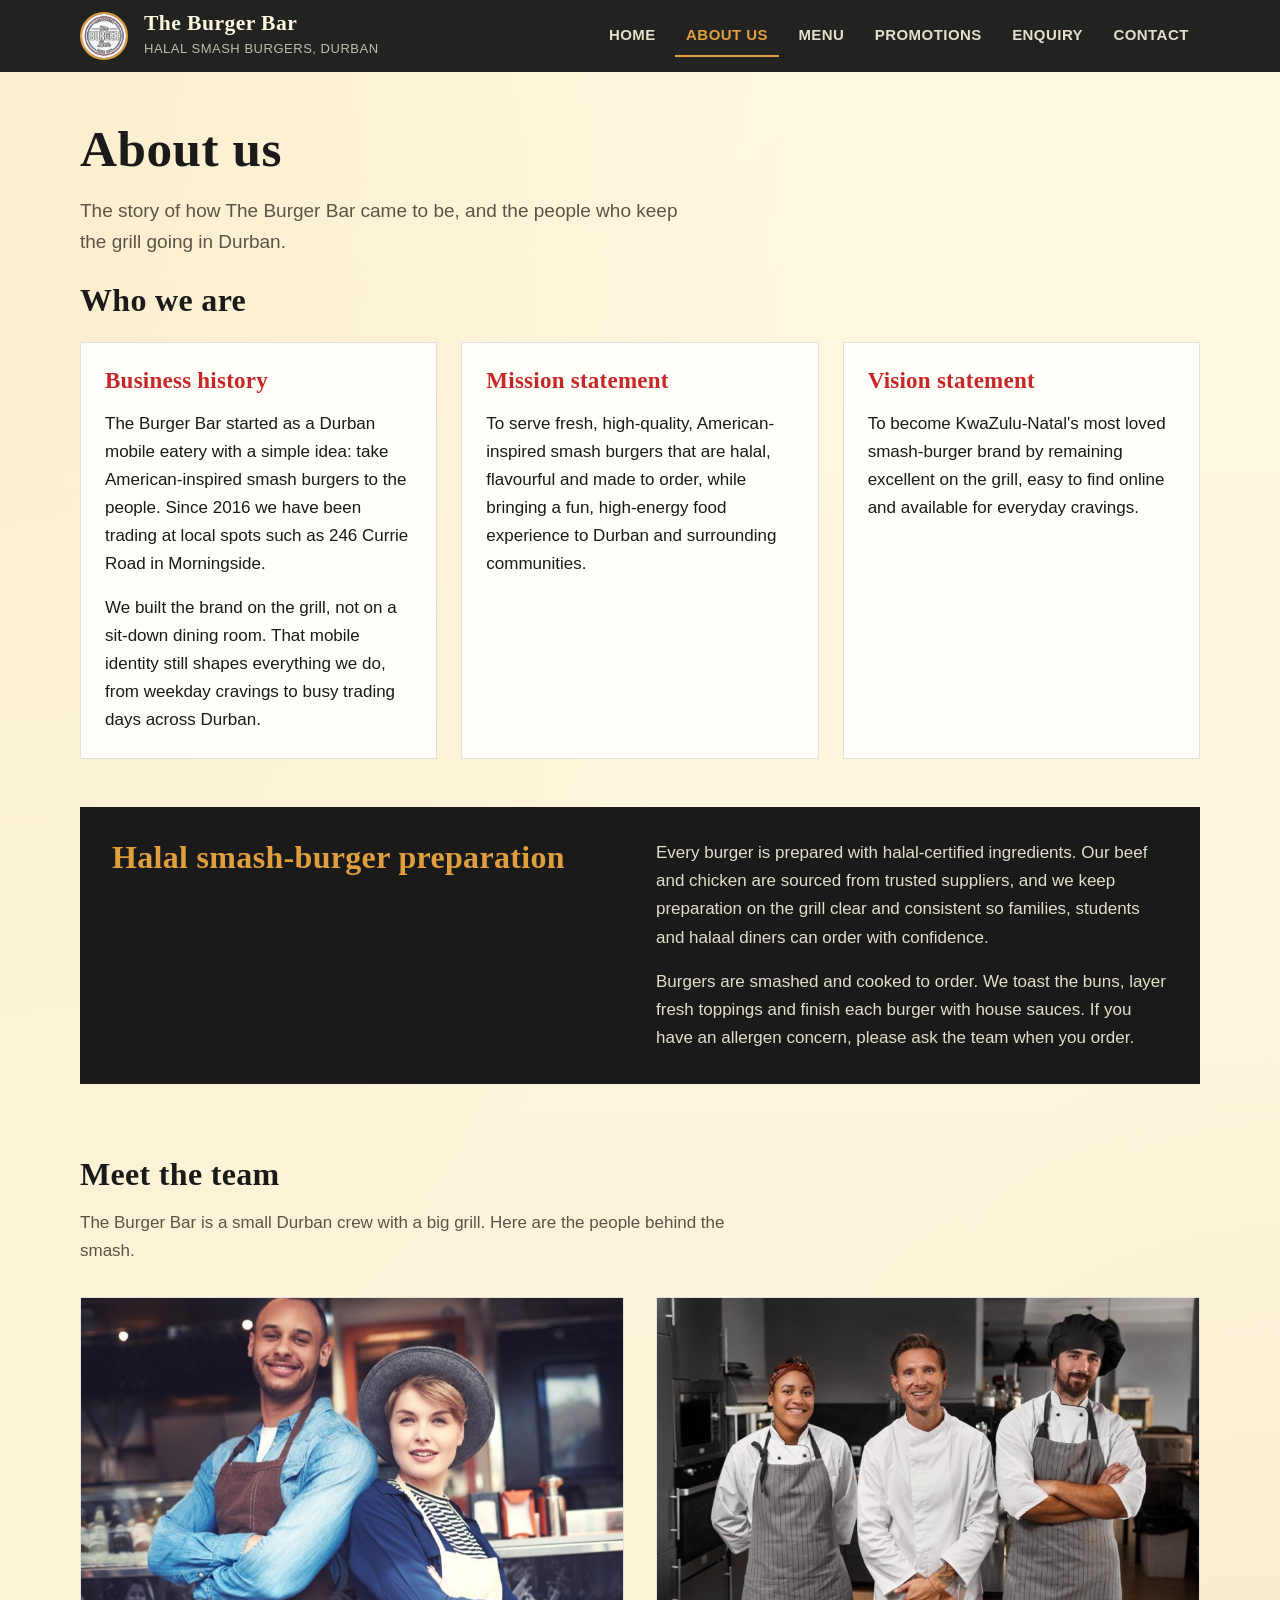
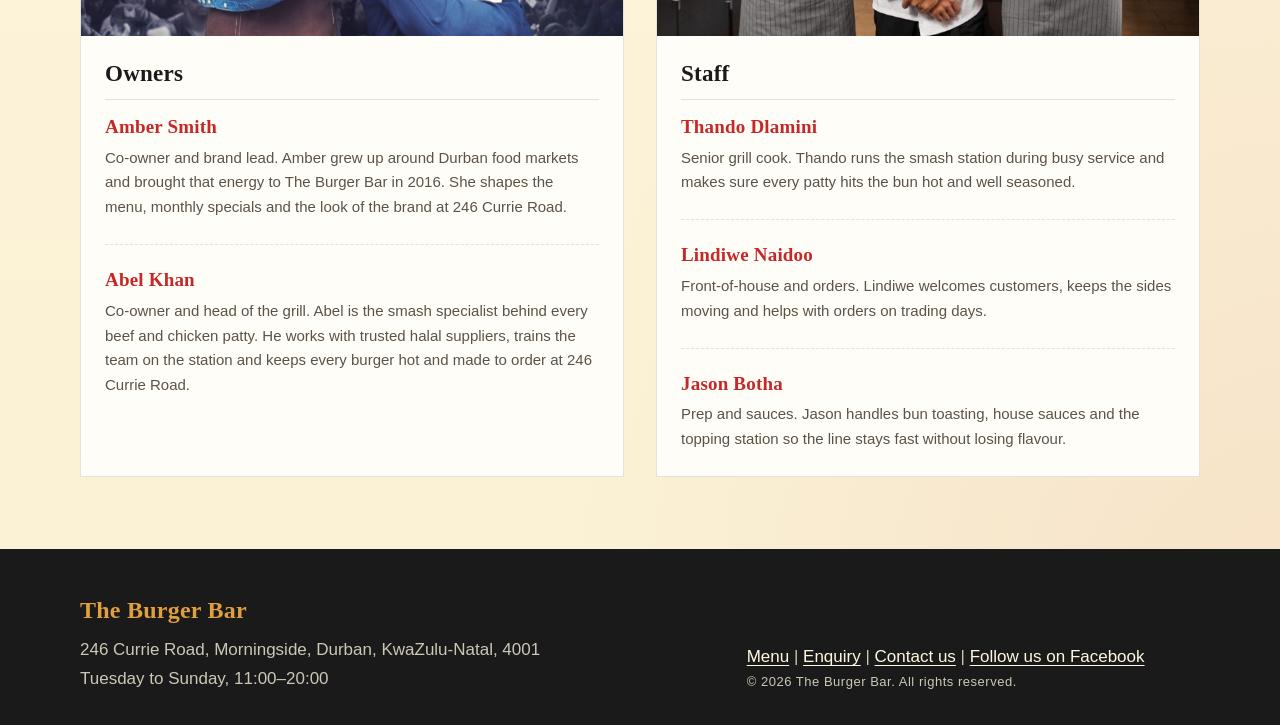
==== commit 30533311: "Add interactive map, FAQ accordion, gallery lightbox and SEO meta tags to all pages" ====
--- a/about.html
+++ b/about.html
@@ -2,16 +2,36 @@
 <html lang="en-ZA">
 <head>
     <meta charset="UTF-8">
-    <base href="./">
     <meta name="viewport" content="width=device-width, initial-scale=1.0">
-    <meta name="description" content="Learn about The Burger Bar's Durban roots, halal identity, team and smash-burger mission.">
-    <title>About Us | The Burger Bar</title>
+
+    <!-- SEO -->
+    <title>About Us: Durban's Halal Smash Burger Crew | The Burger Bar</title>
+    <meta name="description" content="Meet The Burger Bar: a Durban mobile eatery serving halal American-style smash burgers since 2016. Our story, mission, halal preparation and the team behind the grill.">
+    <meta name="keywords" content="about The Burger Bar, halal burger Durban history, smash burger team Durban, Amber Smith Abel Khan, mobile eatery Morningside, halal preparation burgers">
+    <meta name="robots" content="index, follow">
+    <link rel="canonical" href="https://omaralopes.github.io/WEDE5020w_POE_ST10546572/about.html">
+    <meta property="og:type" content="website">
+    <meta property="og:locale" content="en_ZA">
+    <meta property="og:site_name" content="The Burger Bar">
+    <meta property="og:title" content="About Us | The Burger Bar Durban">
+    <meta property="og:description" content="Durban's halal smash-burger crew: our story, mission and team.">
+    <meta property="og:url" content="https://omaralopes.github.io/WEDE5020w_POE_ST10546572/about.html">
+    <meta property="og:image" content="https://omaralopes.github.io/WEDE5020w_POE_ST10546572/images/owners.jpg">
+    <meta name="twitter:card" content="summary_large_image">
+
+    <!-- Security -->
+    <meta http-equiv="Content-Security-Policy" content="default-src 'self'; script-src 'self' https://unpkg.com; style-src 'self' https://fonts.googleapis.com https://unpkg.com; font-src https://fonts.gstatic.com; img-src 'self' data: https://unpkg.com https://*.tile.openstreetmap.org; connect-src 'self'; frame-src 'none'; object-src 'none'; base-uri 'self'; form-action 'self' mailto:">
+    <meta name="referrer" content="strict-origin-when-cross-origin">
+
     <link rel="preconnect" href="https://fonts.googleapis.com">
     <link rel="preconnect" href="https://fonts.gstatic.com" crossorigin>
     <link href="https://fonts.googleapis.com/css2?family=Open+Sans:wght@400;600;700&amp;family=Playfair+Display:wght@700&amp;display=swap" rel="stylesheet">
     <link rel="stylesheet" href="./css/style.css">
+    <link rel="icon" href="./images/the-burger-bar-logo.jpg" type="image/jpeg">
 </head>
 <body>
+    <a class="skip-link" href="#main">Skip to main content</a>
+
     <!-- Site header and main navigation -->
     <header class="site-header">
         <div class="site-wrap">
@@ -23,6 +43,8 @@
                                 ./images/responsive/the-burger-bar-logo-800w.jpg 800w,
                                 ./images/the-burger-bar-logo.jpg 1024w"
                         sizes="48px"
+                        width="48"
+                        height="48"
                         alt="The Burger Bar logo">
                 </a>
                 <div class="brand-text">
@@ -36,6 +58,7 @@
                     <li><a href="about.html" aria-current="page">About Us</a></li>
                     <li><a href="menu.html">Menu</a></li>
                     <li><a href="promotions.html">Promotions</a></li>
+                    <li><a href="enquiry.html">Enquiry</a></li>
                     <li><a href="contact.html">Contact</a></li>
                 </ul>
             </nav>
@@ -43,7 +66,7 @@
     </header>
 
     <!-- About page content -->
-    <main>
+    <main id="main" tabindex="-1">
         <div class="site-wrap page-intro">
             <h1>About us</h1>
             <p>The story of how The Burger Bar came to be, and the people who keep the grill going in Durban.</p>
@@ -89,15 +112,18 @@
 
             <div class="team-grid">
                 <article class="team-card">
-                    <img
-                        src="./images/owners.jpg"
-                        srcset="./images/responsive/owners-480w.jpg 480w,
-                                ./images/responsive/owners-800w.jpg 800w,
-                                ./images/owners.jpg 1024w"
-                        sizes="(max-width: 48rem) 100vw, 50vw"
-                        alt="The Burger Bar owners Amber Smith and Abel Khan"
-                        width="1024"
-                        height="683">
+                    <!-- Team photos open in the lightbox (data-lightbox-src) -->
+                    <button type="button" class="team-photo" data-lightbox-group="team" data-lightbox-src="./images/owners.jpg" data-lightbox-caption="Owners Amber Smith and Abel Khan" aria-label="View a larger photo of the owners">
+                        <img
+                            src="./images/owners.jpg"
+                            srcset="./images/responsive/owners-480w.jpg 480w,
+                                    ./images/responsive/owners-800w.jpg 800w,
+                                    ./images/owners.jpg 1024w"
+                            sizes="(max-width: 48rem) 100vw, 50vw"
+                            alt="The Burger Bar owners Amber Smith and Abel Khan"
+                            width="1024"
+                            height="683">
+                    </button>
                     <div class="team-card-body">
                         <h3>Owners</h3>
                         <div class="team-member">
@@ -112,15 +138,17 @@
                 </article>
 
                 <article class="team-card">
-                    <img
-                        src="./images/staff.jpg"
-                        srcset="./images/responsive/staff-480w.jpg 480w,
-                                ./images/responsive/staff-800w.jpg 800w,
-                                ./images/staff.jpg 1024w"
-                        sizes="(max-width: 48rem) 100vw, 50vw"
-                        alt="The Burger Bar kitchen staff in chef jackets, smiling in a professional kitchen"
-                        width="1024"
-                        height="683">
+                    <button type="button" class="team-photo" data-lightbox-group="team" data-lightbox-src="./images/staff.jpg" data-lightbox-caption="The Burger Bar kitchen crew" aria-label="View a larger photo of the staff">
+                        <img
+                            src="./images/staff.jpg"
+                            srcset="./images/responsive/staff-480w.jpg 480w,
+                                    ./images/responsive/staff-800w.jpg 800w,
+                                    ./images/staff.jpg 1024w"
+                            sizes="(max-width: 48rem) 100vw, 50vw"
+                            alt="The Burger Bar kitchen staff in chef jackets, smiling in a professional kitchen"
+                            width="1024"
+                            height="683">
+                    </button>
                     <div class="team-card-body">
                         <h3>Staff</h3>
                         <div class="team-member">
@@ -146,13 +174,18 @@
         <div class="site-wrap">
             <div>
                 <h2>The Burger Bar</h2>
-                <address>246 Currie Road, Morningside, Durban, KwaZulu-Natal</address>
+                <address>246 Currie Road, Morningside, Durban, KwaZulu-Natal, 4001</address>
+                <p>Tuesday to Sunday, 11:00–20:00</p>
             </div>
             <div>
-                <p><a href="https://www.facebook.com/theburgerbardbn">Follow us on Facebook</a></p>
-                <p class="footer-meta">&copy; 2026 The Burger Bar. All rights reserved.</p>
+                <nav aria-label="Footer navigation">
+                    <p><a href="menu.html">Menu</a> | <a href="enquiry.html">Enquiry</a> | <a href="contact.html">Contact us</a> | <a href="https://www.facebook.com/theburgerbardbn" rel="noopener noreferrer" target="_blank">Follow us on Facebook</a></p>
+                </nav>
+                <p class="footer-meta">&copy; <span data-year>2026</span> The Burger Bar. All rights reserved.</p>
             </div>
         </div>
     </footer>
+
+    <script src="./js/script.js" defer></script>
 </body>
 </html>
--- a/css/style.css
+++ b/css/style.css
@@ -1,8 +1,4 @@
-/* =========================================================
-   The Burger Bar — style.css
-   Part 2: Desktop styling + responsive design
-   Palette from proposal: Ketchup Red, Bun Cream, Mustard Gold, Charcoal
-   ========================================================= */
+/* The Burger Bar — style.css */
 
 /* ---------- CSS reset (consistent cross-browser base) ---------- */
 *,
@@ -202,7 +198,6 @@
   z-index: 100;
   background: rgba(26, 26, 26, 0.96);
   color: var(--bun-cream);
-  border-bottom: 0.2rem solid var(--mustard);
   backdrop-filter: blur(6px);
 }
 
@@ -500,7 +495,6 @@
   padding: var(--space-4);
   background: var(--paper);
   border: 0.1rem solid var(--line);
-  border-left: 0.35rem solid var(--mustard);
   font-family: var(--font-display);
   font-size: var(--fs-lg);
   font-weight: 700;
@@ -516,7 +510,6 @@
 
 .category-list a:hover,
 .category-list a:focus {
-  border-left-color: var(--ketchup);
   box-shadow: var(--shadow-soft);
   transform: translateX(0.25rem);
   outline: none;
@@ -683,7 +676,6 @@
   margin-top: var(--space-5);
   padding: var(--space-4);
   background: rgba(224, 159, 62, 0.15);
-  border-left: 0.3rem solid var(--mustard);
   color: var(--smoke);
 }
 
@@ -698,9 +690,7 @@
 .about-card {
   padding: var(--space-4);
   background: var(--paper);
-  border-top: 0.3rem solid var(--ketchup);
   border: 0.1rem solid var(--line);
-  border-top: 0.3rem solid var(--ketchup);
 }
 
 .about-card h3 {
@@ -813,19 +803,6 @@
   align-items: start;
 }
 
-.map-frame {
-  margin-top: var(--space-4);
-  border: 0.1rem solid var(--line);
-  overflow: hidden;
-  background: var(--bun-deep);
-}
-
-.map-frame iframe {
-  width: 100%;
-  height: 22rem;
-  border: 0;
-}
-
 .map-links {
   display: flex;
   flex-wrap: wrap;
@@ -871,6 +848,7 @@
 
 .enquiry-form input,
 .enquiry-form textarea,
+.enquiry-form select,
 .order-form input,
 .order-form textarea,
 .order-form select {
@@ -884,6 +862,7 @@
 
 .enquiry-form input:focus,
 .enquiry-form textarea:focus,
+.enquiry-form select:focus,
 .order-form input:focus,
 .order-form textarea:focus,
 .order-form select:focus {
@@ -915,7 +894,6 @@
   padding: var(--space-4);
   margin-bottom: var(--space-4);
   background: rgba(198, 40, 40, 0.08);
-  border-left: 0.3rem solid var(--ketchup);
   color: var(--smoke);
 }
 
@@ -925,7 +903,6 @@
   color: var(--bun-cream);
   padding: var(--space-6) 0 var(--space-5);
   margin-top: auto;
-  border-top: 0.25rem solid var(--mustard);
 }
 
 .site-footer .site-wrap {
@@ -963,8 +940,205 @@
   letter-spacing: 0.04em;
 }
 
-.stack-gap {
-  margin-top: var(--space-4);
+.cart-tray {
+  position: sticky;
+  bottom: 0;
+  z-index: 90;
+  background: var(--charcoal);
+  color: var(--bun-cream);
+  padding: var(--space-3) 0;
+  box-shadow: 0 -0.5rem 1.5rem rgba(26, 26, 26, 0.25);
+}
+
+.cart-tray[hidden] {
+  display: none !important;
+}
+
+.cart-tray-inner {
+  display: flex;
+  flex-wrap: wrap;
+  align-items: center;
+  justify-content: space-between;
+  gap: var(--space-3);
+}
+
+.cart-tray-summary {
+  margin: 0;
+  font-size: var(--fs-sm);
+  color: rgba(255, 248, 225, 0.9);
+  max-width: none;
+}
+
+.cart-tray-actions .btn,
+#clear-cart {
+  box-shadow: none;
+}
+
+.cart-list {
+  list-style: none;
+  display: grid;
+  gap: var(--space-2);
+  margin: var(--space-3) 0 var(--space-4);
+}
+
+.cart-line {
+  display: grid;
+  grid-template-columns: 1.4fr auto auto auto;
+  gap: var(--space-3);
+  align-items: center;
+  padding: var(--space-3);
+  background: var(--paper);
+  border: 0.1rem solid var(--line);
+}
+
+.cart-line-info {
+  display: flex;
+  flex-direction: column;
+  gap: 0.25rem;
+  min-width: 0;
+}
+
+.cart-line-info strong {
+  font-family: var(--font-display);
+  font-size: 1.05rem;
+}
+
+.cart-line-price {
+  font-family: var(--font-display);
+  font-weight: 700;
+  color: var(--ketchup);
+}
+
+.cart-qty {
+  display: inline-flex;
+  align-items: center;
+  gap: 0.35rem;
+  background: var(--bun-cream);
+  border: 0.1rem solid var(--line);
+  border-radius: var(--radius);
+  padding: 0.2rem;
+}
+
+.cart-qty-btn {
+  width: 2rem;
+  height: 2rem;
+  font-size: 1.1rem;
+  font-weight: 700;
+  line-height: 1;
+  color: var(--charcoal);
+  background: var(--paper);
+  border: 0.1rem solid var(--line);
+  border-radius: var(--radius);
+}
+
+.cart-qty-btn:hover,
+.cart-qty-btn:focus {
+  border-color: var(--mustard);
+  color: var(--ketchup);
+  outline: none;
+}
+
+.cart-qty-input {
+  width: 3rem;
+  height: 2rem;
+  text-align: center;
+  border: 0.1rem solid transparent;
+  background: transparent;
+  font-weight: 700;
+}
+
+.cart-qty-input:focus {
+  outline: 0.15rem solid var(--mustard);
+  outline-offset: 0;
+  border-radius: var(--radius);
+}
+
+.cart-line-subtotal {
+  font-family: var(--font-display);
+  font-size: 1.15rem;
+  font-weight: 700;
+  color: var(--charcoal);
+  min-width: 4rem;
+  text-align: right;
+}
+
+.cart-total {
+  display: grid;
+  gap: var(--space-2);
+  margin: 0 0 var(--space-4);
+  padding: var(--space-4);
+  background: var(--charcoal);
+  color: var(--bun-cream);
+  max-width: none;
+}
+
+.cart-total p {
+  display: flex;
+  align-items: center;
+  justify-content: space-between;
+  gap: var(--space-3);
+  margin: 0;
+  max-width: none;
+  color: rgba(255, 248, 225, 0.8);
+}
+
+.cart-total strong {
+  font-family: var(--font-display);
+  font-size: 1.15rem;
+  color: var(--bun-cream);
+}
+
+.cart-total .cart-grand {
+  padding-top: var(--space-2);
+  border-top: 0.1rem solid rgba(255, 248, 225, 0.2);
+  color: var(--bun-cream);
+}
+
+.cart-total .cart-grand strong {
+  font-size: 1.6rem;
+  color: var(--mustard);
+}
+
+.cart-actions {
+  display: flex;
+  flex-wrap: wrap;
+  gap: var(--space-2);
+  max-width: none;
+}
+
+.cart-remove {
+  padding: 0.4rem 0.7rem;
+  font-size: var(--fs-xs);
+  font-weight: 700;
+  letter-spacing: 0.04em;
+  text-transform: uppercase;
+  color: var(--charcoal);
+  background: var(--bun-cream);
+  border: 0.1rem solid var(--line);
+  border-radius: var(--radius);
+}
+
+.cart-remove:hover,
+.cart-remove:focus {
+  border-color: var(--ketchup);
+  color: var(--ketchup);
+  outline: none;
+}
+
+@media (max-width: 40rem) {
+  .cart-line {
+    grid-template-columns: 1fr;
+  }
+
+  .cart-tray-inner {
+    flex-direction: column;
+    align-items: stretch;
+  }
+
+  .cart-tray-actions .btn {
+    flex: 1;
+    text-align: center;
+  }
 }
 
 /* ---------- Tablet breakpoint ---------- */
@@ -1114,6 +1288,1165 @@
   }
 }
 
+/* ==============================================================
+   PART 3 — interactivity, forms, map, gallery, SEO/accessibility
+   ============================================================== */
+
+/* ---------- Accessibility helpers ---------- */
+.skip-link {
+  position: absolute;
+  top: -100%;
+  left: var(--space-3);
+  z-index: 200;
+  padding: 0.75rem 1rem;
+  background: var(--mustard);
+  color: var(--charcoal);
+  font-weight: 700;
+  border-radius: 0 0 var(--radius) var(--radius);
+}
+
+.skip-link:focus {
+  top: 0;
+  outline: 0.15rem solid var(--charcoal);
+}
+
+.visually-hidden {
+  position: absolute !important;
+  width: 1px;
+  height: 1px;
+  margin: -1px;
+  padding: 0;
+  overflow: hidden;
+  clip: rect(0 0 0 0);
+  white-space: nowrap;
+  border: 0;
+}
+
+main:focus {
+  outline: none;
+}
+
+.section-heading {
+  margin-bottom: var(--space-5);
+}
+
+.section-heading p {
+  color: var(--smoke);
+}
+
+.link-button {
+  background: none;
+  border: none;
+  padding: 0;
+  font: inherit;
+  cursor: pointer;
+}
+
+/* ---------- Animations ---------- */
+@keyframes rise-in {
+  from {
+    opacity: 0;
+    transform: translateY(1.25rem);
+  }
+  to {
+    opacity: 1;
+    transform: translateY(0);
+  }
+}
+
+@keyframes pop {
+  0% { transform: scale(1); }
+  50% { transform: scale(1.06); }
+  100% { transform: scale(1); }
+}
+
+/* Hero text rises in on load */
+.hero-eyebrow,
+.hero h1,
+.hero-content > p,
+.hero-actions {
+  animation: rise-in 0.7s ease both;
+}
+
+.hero h1 { animation-delay: 0.1s; }
+.hero-content > p { animation-delay: 0.2s; }
+.hero-actions { animation-delay: 0.3s; }
+
+/* Scroll-reveal: script.js adds .is-visible when an element enters the viewport */
+.reveal {
+  opacity: 0;
+  transform: translateY(1.25rem);
+  transition: opacity 0.55s ease, transform 0.55s ease, box-shadow var(--transition);
+}
+
+.reveal.is-visible {
+  opacity: 1;
+  transform: none;
+}
+
+/* Stagger cards inside grids */
+.menu-grid .reveal:nth-child(3n + 2),
+.promo-grid .reveal:nth-child(3n + 2),
+.gallery-grid .reveal:nth-child(4n + 2),
+.location-grid .reveal:nth-child(2n) { transition-delay: 0.08s; }
+.menu-grid .reveal:nth-child(3n + 3),
+.promo-grid .reveal:nth-child(3n + 3),
+.gallery-grid .reveal:nth-child(4n + 3) { transition-delay: 0.16s; }
+.gallery-grid .reveal:nth-child(4n + 4) { transition-delay: 0.24s; }
+
+/* Product cards keep their hover lift after revealing */
+.product-card.reveal.is-visible:hover,
+.promo-card.reveal.is-visible:hover {
+  transform: translateY(-0.25rem);
+}
+
+/* "Added" feedback on cart buttons */
+.product-card button.is-added,
+.promo-card button.is-added {
+  background-color: #2e7d32;
+  border-color: #2e7d32;
+  box-shadow: 0 0.35rem 0 #1b5e20;
+  animation: pop 0.4s ease;
+}
+
+/* Cart tray slides up */
+.cart-tray:not([hidden]) {
+  animation: rise-in 0.35s ease both;
+}
+
+/* ---------- Menu toolbar: search, tabs, sort ---------- */
+.menu-controls {
+  display: grid;
+  gap: var(--space-3);
+  padding: var(--space-4);
+  margin-bottom: var(--space-4);
+  background: var(--paper);
+  border: 0.1rem solid var(--line);
+}
+
+.menu-search label,
+.menu-sort label {
+  display: block;
+  font-size: var(--fs-xs);
+  font-weight: 700;
+  letter-spacing: 0.05em;
+  text-transform: uppercase;
+  color: var(--smoke);
+  margin-bottom: 0.4rem;
+}
+
+.menu-search-row {
+  display: flex;
+  gap: var(--space-2);
+}
+
+.menu-search input[type="search"] {
+  flex: 1;
+  min-width: 0;
+  padding: 0.8rem 1rem;
+  border: 0.1rem solid var(--line);
+  border-radius: var(--radius);
+  background: var(--bun-cream);
+  -webkit-appearance: none;
+  appearance: none;
+}
+
+.menu-search input[type="search"]:focus {
+  outline: 0.15rem solid var(--mustard);
+  outline-offset: 0;
+  border-color: var(--mustard);
+}
+
+.menu-search .btn {
+  padding-inline: 1.1rem;
+  box-shadow: none;
+}
+
+.menu-filter-row {
+  display: flex;
+  flex-wrap: wrap;
+  align-items: flex-end;
+  justify-content: space-between;
+  gap: var(--space-3);
+}
+
+.menu-tabs {
+  display: flex;
+  flex-wrap: wrap;
+  gap: 0.4rem;
+}
+
+.menu-tabs [role="tab"] {
+  padding: 0.55rem 1rem;
+  font-size: var(--fs-sm);
+  font-weight: 600;
+  color: var(--charcoal);
+  background: var(--bun-cream);
+  border: 0.1rem solid var(--line);
+  border-radius: 999px;
+  transition: background-color var(--transition), color var(--transition), border-color var(--transition), transform var(--transition);
+}
+
+.menu-tabs [role="tab"]:hover,
+.menu-tabs [role="tab"]:focus-visible {
+  border-color: var(--mustard);
+  transform: translateY(-0.1rem);
+  outline: none;
+}
+
+.menu-tabs [role="tab"]:focus-visible {
+  outline: 0.15rem solid var(--mustard);
+  outline-offset: 0.1rem;
+}
+
+.menu-tabs [role="tab"][aria-selected="true"] {
+  background: var(--charcoal);
+  color: var(--bun-cream);
+  border-color: var(--charcoal);
+}
+
+.menu-sort {
+  margin: 0;
+  min-width: 13rem;
+}
+
+.menu-sort select {
+  width: 100%;
+  padding: 0.6rem 0.8rem;
+  border: 0.1rem solid var(--line);
+  border-radius: var(--radius);
+  background: var(--bun-cream);
+}
+
+.menu-sort select:focus {
+  outline: 0.15rem solid var(--mustard);
+  outline-offset: 0;
+}
+
+.menu-results-row {
+  display: flex;
+  flex-wrap: wrap;
+  align-items: center;
+  justify-content: space-between;
+  gap: var(--space-2);
+  margin: 0;
+  max-width: none;
+  font-size: var(--fs-sm);
+  color: var(--smoke);
+}
+
+.menu-clear {
+  color: var(--ketchup);
+  font-weight: 700;
+  font-size: var(--fs-sm);
+  text-decoration: underline;
+  text-underline-offset: 0.2em;
+}
+
+.menu-clear:hover,
+.menu-clear:focus {
+  color: var(--ketchup-dark);
+}
+
+.menu-count {
+  display: inline-grid;
+  place-items: center;
+  min-width: 1.75rem;
+  height: 1.75rem;
+  padding-inline: 0.5rem;
+  font-family: var(--font-body);
+  font-size: var(--fs-xs);
+  font-weight: 700;
+  color: var(--bun-cream);
+  background: var(--ketchup);
+  border-radius: 999px;
+}
+
+mark {
+  background: rgba(224, 159, 62, 0.45);
+  color: inherit;
+  border-radius: 0.15rem;
+  padding-inline: 0.1em;
+}
+
+/* Clickable product image that opens the lightbox */
+.product-zoom,
+.team-photo,
+.gallery-item button {
+  position: relative;
+  display: block;
+  width: 100%;
+  padding: 0;
+  border: none;
+  background: var(--bun-deep);
+  cursor: zoom-in;
+  overflow: hidden;
+}
+
+.product-zoom img,
+.team-photo img {
+  transition: transform 0.45s ease;
+}
+
+.product-zoom:hover img,
+.product-zoom:focus-visible img,
+.team-photo:hover img,
+.team-photo:focus-visible img {
+  transform: scale(1.04);
+}
+
+.product-zoom:focus-visible,
+.team-photo:focus-visible,
+.gallery-item button:focus-visible {
+  outline: 0.2rem solid var(--mustard);
+  outline-offset: -0.2rem;
+}
+
+.product-zoom-hint {
+  position: absolute;
+  right: 0.6rem;
+  bottom: 0.6rem;
+  padding: 0.3rem 0.6rem;
+  font-size: var(--fs-xs);
+  font-weight: 700;
+  letter-spacing: 0.04em;
+  text-transform: uppercase;
+  color: var(--bun-cream);
+  background: rgba(26, 26, 26, 0.75);
+  border-radius: var(--radius);
+  opacity: 0;
+  transform: translateY(0.3rem);
+  transition: opacity var(--transition), transform var(--transition);
+  pointer-events: none;
+}
+
+.product-zoom:hover .product-zoom-hint,
+.product-zoom:focus-visible .product-zoom-hint {
+  opacity: 1;
+  transform: none;
+}
+
+.product-enquire {
+  font-size: var(--fs-xs);
+  margin: 0;
+}
+
+/* ---------- Homepage gallery ---------- */
+.gallery-section {
+  padding: var(--space-7) 0;
+  background: var(--paper);
+  border-top: 0.1rem solid var(--line);
+  border-bottom: 0.1rem solid var(--line);
+}
+
+.gallery-grid {
+  display: grid;
+  grid-template-columns: repeat(3, 1fr);
+  gap: var(--space-3);
+}
+
+.gallery-item button {
+  aspect-ratio: 1 / 1;
+  border-radius: var(--radius);
+}
+
+.gallery-item img {
+  width: 100%;
+  height: 100%;
+  object-fit: cover;
+  transition: transform 0.5s ease, filter 0.5s ease;
+}
+
+.gallery-item button:hover img,
+.gallery-item button:focus-visible img {
+  transform: scale(1.06);
+  filter: saturate(1.15);
+}
+
+.gallery-item button::after {
+  content: "+";
+  position: absolute;
+  right: 0.6rem;
+  bottom: 0.6rem;
+  display: grid;
+  place-items: center;
+  width: 2rem;
+  height: 2rem;
+  font-size: 1.4rem;
+  line-height: 1;
+  color: var(--charcoal);
+  background: var(--mustard);
+  border-radius: 50%;
+  opacity: 0;
+  transition: opacity var(--transition);
+}
+
+.gallery-item button:hover::after,
+.gallery-item button:focus-visible::after {
+  opacity: 1;
+}
+
+.home-links {
+  padding: var(--space-7) 0 0;
+}
+
+.home-links-grid {
+  display: grid;
+  grid-template-columns: repeat(3, 1fr);
+  gap: var(--space-4);
+}
+
+/* ---------- Accordion (FAQ) ---------- */
+.accordion {
+  display: grid;
+  gap: var(--space-2);
+}
+
+.accordion-item {
+  background: var(--paper);
+  border: 0.1rem solid var(--line);
+  transition: border-color var(--transition), box-shadow var(--transition);
+}
+
+.accordion-item.is-open {
+  background: var(--bun-cream);
+  box-shadow: var(--shadow-soft);
+}
+
+.accordion-heading {
+  margin: 0;
+  font-size: 1rem;
+}
+
+.accordion-trigger {
+  display: flex;
+  align-items: center;
+  justify-content: space-between;
+  gap: var(--space-3);
+  width: 100%;
+  padding: var(--space-3) var(--space-4);
+  text-align: left;
+  font-family: var(--font-display);
+  font-size: 1.15rem;
+  font-weight: 700;
+  color: var(--charcoal);
+  transition: color var(--transition);
+}
+
+.accordion-trigger:hover,
+.accordion-trigger:focus-visible {
+  color: var(--ketchup);
+  outline: none;
+}
+
+.accordion-trigger:focus-visible {
+  outline: 0.15rem solid var(--mustard);
+  outline-offset: -0.15rem;
+}
+
+.accordion-icon {
+  position: relative;
+  flex-shrink: 0;
+  width: 1.5rem;
+  height: 1.5rem;
+  border: 0.1rem solid currentColor;
+  border-radius: 50%;
+}
+
+.accordion-icon::before,
+.accordion-icon::after {
+  content: "";
+  position: absolute;
+  top: 50%;
+  left: 50%;
+  width: 0.7rem;
+  height: 0.125rem;
+  background: currentColor;
+  transform: translate(-50%, -50%);
+  transition: transform 0.3s ease;
+}
+
+.accordion-icon::after {
+  transform: translate(-50%, -50%) rotate(90deg);
+}
+
+.accordion-trigger[aria-expanded="true"] .accordion-icon::after {
+  transform: translate(-50%, -50%) rotate(0deg);
+}
+
+/* Smooth open/close using the grid-template-rows trick */
+.accordion-panel {
+  display: grid;
+  grid-template-rows: 0fr;
+  transition: grid-template-rows 0.35s ease;
+}
+
+.accordion-panel.is-open {
+  grid-template-rows: 1fr;
+}
+
+.accordion-panel-inner {
+  overflow: hidden;
+}
+
+.accordion-panel-inner p {
+  padding: 0 var(--space-4) var(--space-4);
+  color: var(--smoke);
+  max-width: none;
+}
+
+/* ---------- Modals and lightbox ---------- */
+.modal {
+  margin: auto;   /* the CSS reset removes the dialog's default centring margin */
+  padding: 0;
+  border: none;
+  background: transparent;
+  color: var(--charcoal);
+  max-width: min(100% - 2rem, 44rem);
+  width: 100%;
+}
+
+.modal::backdrop {
+  background: rgba(26, 26, 26, 0.78);
+  backdrop-filter: blur(3px);
+}
+
+.modal[open] {
+  animation: rise-in 0.3s ease both;
+}
+
+.lightbox-close {
+  position: absolute;
+  top: 0.6rem;
+  right: 0.6rem;
+  display: grid;
+  place-items: center;
+  width: 2.5rem;
+  height: 2.5rem;
+  font-size: 1.6rem;
+  line-height: 1;
+  color: var(--charcoal);
+  background: var(--bun-cream);
+  border: 0.1rem solid var(--line);
+  border-radius: 50%;
+  transition: background-color var(--transition), color var(--transition), transform var(--transition);
+}
+
+.lightbox-close:hover,
+.lightbox-close:focus-visible {
+  background: var(--ketchup);
+  color: var(--paper);
+  transform: rotate(90deg);
+  outline: none;
+}
+
+.lightbox {
+  max-width: min(100vw, 100%);
+  width: 100%;
+  height: 100%;
+  max-height: 100%;
+}
+
+.lightbox::backdrop {
+  background: rgba(10, 10, 10, 0.92);
+}
+
+.lightbox-inner {
+  position: relative;
+  display: grid;
+  grid-template-columns: auto 1fr auto;
+  align-items: center;
+  gap: var(--space-2);
+  width: 100%;
+  height: 100%;
+  padding: var(--space-6) var(--space-3) var(--space-5);
+  color: var(--bun-cream);
+}
+
+.lightbox-figure {
+  display: grid;
+  gap: var(--space-2);
+  justify-items: center;
+  min-width: 0;
+}
+
+.lightbox-image {
+  max-width: 100%;
+  max-height: min(70vh, 48rem);
+  width: auto;
+  height: auto;
+  object-fit: contain;
+  border-radius: var(--radius);
+  box-shadow: 0 1.5rem 3rem rgba(0, 0, 0, 0.5);
+  opacity: 0;
+  transform: scale(0.97);
+  transition: opacity 0.3s ease, transform 0.3s ease;
+}
+
+.lightbox-image.is-loaded {
+  opacity: 1;
+  transform: scale(1);
+}
+
+.lightbox-caption {
+  font-size: var(--fs-sm);
+  color: rgba(255, 248, 225, 0.85);
+  text-align: center;
+}
+
+.lightbox-nav {
+  display: grid;
+  place-items: center;
+  width: 3rem;
+  height: 3rem;
+  font-size: 2.2rem;
+  line-height: 1;
+  color: var(--bun-cream);
+  background: rgba(255, 248, 225, 0.12);
+  border: 0.1rem solid rgba(255, 248, 225, 0.3);
+  border-radius: 50%;
+  transition: background-color var(--transition), transform var(--transition);
+}
+
+.lightbox-nav:hover,
+.lightbox-nav:focus-visible {
+  background: var(--ketchup);
+  transform: scale(1.08);
+  outline: none;
+}
+
+.lightbox-nav[hidden] {
+  visibility: hidden;
+  display: grid;
+}
+
+.lightbox-close {
+  top: var(--space-3);
+  right: var(--space-3);
+  background: rgba(255, 248, 225, 0.12);
+  border-color: rgba(255, 248, 225, 0.3);
+  color: var(--bun-cream);
+}
+
+.lightbox-counter {
+  position: absolute;
+  top: var(--space-3);
+  left: var(--space-3);
+  margin: 0;
+  font-size: var(--fs-sm);
+  font-weight: 700;
+  letter-spacing: 0.05em;
+  color: rgba(255, 248, 225, 0.8);
+}
+
+/* ---------- Interactive map and locations ---------- */
+.locations-section {
+  margin-bottom: var(--space-7);
+}
+
+.map-toolbar {
+  display: flex;
+  flex-wrap: wrap;
+  align-items: center;
+  gap: var(--space-2);
+  margin-bottom: var(--space-3);
+}
+
+.map-toolbar .btn {
+  box-shadow: none;
+}
+
+.map-note {
+  font-size: var(--fs-sm);
+  color: var(--smoke);
+}
+
+.map-canvas {
+  height: 26rem;
+  background: var(--bun-deep);
+  border: 0.1rem solid var(--line);
+  border-radius: var(--radius);
+  overflow: hidden;
+  z-index: 0;   /* keep Leaflet panes under the sticky header */
+}
+
+.map-fallback {
+  padding: var(--space-4);
+  color: var(--smoke);
+}
+
+.leaflet-container {
+  font-family: var(--font-body);
+}
+
+.map-popup {
+  font-size: 0.9rem;
+  line-height: 1.5;
+}
+
+.map-popup strong {
+  font-family: var(--font-display);
+  font-size: 1rem;
+}
+
+.map-popup a {
+  color: var(--ketchup);
+  font-weight: 700;
+  text-decoration: underline;
+}
+
+.location-grid {
+  display: grid;
+  grid-template-columns: repeat(2, 1fr);
+  gap: var(--space-3);
+  margin-top: var(--space-4);
+}
+
+.location-card {
+  padding: var(--space-4);
+  background: var(--paper);
+  border: 0.1rem solid var(--line);
+  transition: border-color var(--transition), box-shadow var(--transition), transform var(--transition);
+}
+
+.location-card.is-active {
+  background: var(--bun-cream);
+  border-color: var(--mustard);
+  box-shadow: var(--shadow-soft);
+}
+
+.location-card h3 {
+  font-size: 1.15rem;
+}
+
+.location-card address {
+  color: var(--smoke);
+  font-size: var(--fs-sm);
+}
+
+.location-hours {
+  margin: var(--space-2) 0;
+  font-weight: 700;
+  color: var(--ketchup);
+  font-size: var(--fs-sm);
+}
+
+.location-card > p:not(.location-hours) {
+  color: var(--smoke);
+  font-size: var(--fs-sm);
+}
+
+.location-actions {
+  display: flex;
+  flex-wrap: wrap;
+  align-items: center;
+  gap: var(--space-3);
+  margin-top: var(--space-3);
+}
+
+.location-actions .btn {
+  padding: 0.55rem 1rem;
+  box-shadow: none;
+}
+
+/* ---------- Form enhancements and validation ---------- */
+.form-help {
+  font-size: var(--fs-sm);
+  color: var(--smoke);
+}
+
+.form-summary {
+  padding: var(--space-3) var(--space-4);
+  background: rgba(198, 40, 40, 0.1);
+  color: var(--ketchup-dark);
+  font-weight: 700;
+}
+
+/* Honeypot field: off-screen for people, present for bots */
+.hp-field {
+  position: absolute !important;
+  left: -10000px;
+  width: 1px;
+  height: 1px;
+  overflow: hidden;
+}
+
+.form-row {
+  display: grid;
+  grid-template-columns: 1fr 1fr;
+  gap: var(--space-3);
+}
+
+.form-row > p {
+  min-width: 0;
+}
+
+.field-error {
+  display: block;
+  margin-top: 0.4rem;
+  font-size: var(--fs-xs);
+  font-weight: 700;
+  color: var(--ketchup-dark);
+}
+
+.field-error[hidden] {
+  display: none;
+}
+
+.field-error::before {
+  content: "⚠ ";
+}
+
+.field-hint {
+  display: block;
+  margin-top: 0.4rem;
+  font-size: var(--fs-xs);
+  color: var(--smoke);
+}
+
+.has-error input,
+.has-error select,
+.has-error textarea {
+  border-color: var(--ketchup);
+  background: rgba(198, 40, 40, 0.05);
+}
+
+.has-error label {
+  color: var(--ketchup-dark);
+}
+
+.enquiry-form input[aria-invalid="true"]:focus,
+.order-form input[aria-invalid="true"]:focus {
+  outline-color: var(--ketchup);
+}
+
+.checkbox-field {
+  display: flex;
+  flex-wrap: wrap;
+  align-items: flex-start;
+  gap: 0.6rem;
+}
+
+.checkbox-field input[type="checkbox"] {
+  width: 1.2rem;
+  height: 1.2rem;
+  margin-top: 0.2rem;
+  accent-color: var(--ketchup);
+  flex-shrink: 0;
+}
+
+.checkbox-field label {
+  flex: 1;
+  margin: 0;
+  text-transform: none;
+  letter-spacing: 0;
+  font-size: var(--fs-sm);
+  font-weight: 400;
+  color: var(--charcoal);
+}
+
+.checkbox-field .field-error {
+  flex-basis: 100%;
+}
+
+.radio-row {
+  display: grid;
+  gap: 0.6rem;
+  margin-bottom: var(--space-3);
+}
+
+.radio-option {
+  display: flex;
+  align-items: center;
+  gap: 0.6rem;
+  padding: 0.75rem 1rem;
+  background: var(--bun-cream);
+  border: 0.1rem solid var(--line);
+  border-radius: var(--radius);
+  cursor: pointer;
+  text-transform: none;
+  letter-spacing: 0;
+  font-size: var(--fs-sm);
+  font-weight: 600;
+  color: var(--charcoal);
+  margin: 0;
+  transition: border-color var(--transition), background-color var(--transition);
+}
+
+.radio-option:hover {
+  border-color: var(--mustard);
+}
+
+.radio-option:has(input:checked) {
+  border-color: var(--ketchup);
+  background: rgba(198, 40, 40, 0.06);
+}
+
+.radio-option input[type="radio"] {
+  width: 1.1rem;
+  height: 1.1rem;
+  accent-color: var(--ketchup);
+  flex-shrink: 0;
+}
+
+.enquiry-form fieldset {
+  border: 0.1rem solid var(--line);
+  padding: var(--space-4);
+  margin-bottom: var(--space-4);
+}
+
+.enquiry-form legend {
+  font-family: var(--font-display);
+  font-size: var(--fs-lg);
+  font-weight: 700;
+  padding-inline: 0.4rem;
+}
+
+.live-price {
+  margin: 0;
+  font-family: var(--font-display);
+  font-weight: 700;
+  color: var(--ketchup);
+  min-height: 1.5em;
+}
+
+.steps-list {
+  list-style: none;
+  counter-reset: steps;
+  display: grid;
+  gap: var(--space-3);
+}
+
+.steps-list li {
+  counter-increment: steps;
+  position: relative;
+  padding: var(--space-3) var(--space-4) var(--space-3) 3.75rem;
+  background: var(--paper);
+  border: 0.1rem solid var(--line);
+  color: var(--smoke);
+}
+
+.steps-list li::before {
+  content: counter(steps);
+  position: absolute;
+  left: var(--space-3);
+  top: 50%;
+  transform: translateY(-50%);
+  display: grid;
+  place-items: center;
+  width: 2.25rem;
+  height: 2.25rem;
+  font-family: var(--font-display);
+  font-weight: 700;
+  color: var(--paper);
+  background: var(--ketchup);
+  border-radius: 50%;
+}
+
+.steps-list strong {
+  color: var(--charcoal);
+}
+
+/* ---------- Response panels (enquiry estimate, order confirmation) ---------- */
+.response-panel {
+  margin-top: var(--space-4);
+  padding: var(--space-5);
+  background: var(--paper);
+  border: 0.1rem solid var(--line);
+  animation: rise-in 0.4s ease both;
+}
+
+.response-panel:focus {
+  outline: 0.15rem solid var(--mustard);
+}
+
+.response-eyebrow {
+  margin-bottom: var(--space-1);
+  font-size: var(--fs-xs);
+  font-weight: 700;
+  letter-spacing: 0.15em;
+  text-transform: uppercase;
+  color: var(--mustard-dark);
+}
+
+.response-status {
+  padding: var(--space-3) var(--space-4);
+  font-weight: 600;
+  max-width: none;
+}
+
+.response-status.is-available {
+  background: rgba(46, 125, 50, 0.1);
+  border-color: #2e7d32;
+  color: #1b5e20;
+}
+
+.response-status.is-unavailable {
+  background: rgba(198, 40, 40, 0.1);
+  border-color: var(--ketchup);
+  color: var(--ketchup-dark);
+}
+
+.response-table {
+  width: 100%;
+  border-collapse: collapse;
+  margin-bottom: var(--space-4);
+  font-size: var(--fs-sm);
+}
+
+.response-table caption {
+  text-align: left;
+  font-family: var(--font-display);
+  font-weight: 700;
+  font-size: 1.1rem;
+  padding-bottom: var(--space-2);
+}
+
+.response-table th,
+.response-table td {
+  padding: 0.6rem 0.4rem;
+  border-bottom: 0.1rem solid var(--line);
+  text-align: left;
+  vertical-align: top;
+}
+
+.response-table th {
+  font-weight: 600;
+  color: var(--smoke);
+}
+
+.response-table td {
+  text-align: right;
+  white-space: nowrap;
+  font-weight: 700;
+}
+
+.response-table .response-total th,
+.response-table .response-total td {
+  border-bottom: none;
+  border-top: 0.15rem solid var(--charcoal);
+  font-family: var(--font-display);
+  font-size: 1.2rem;
+  color: var(--charcoal);
+}
+
+.response-table .response-total td {
+  color: var(--ketchup);
+}
+
+.response-list {
+  display: grid;
+  gap: var(--space-2);
+  margin-bottom: var(--space-4);
+}
+
+.response-list div {
+  display: grid;
+  grid-template-columns: 9rem 1fr;
+  gap: var(--space-2);
+  font-size: var(--fs-sm);
+}
+
+.response-list dt {
+  font-weight: 700;
+  color: var(--smoke);
+}
+
+.response-list dd {
+  margin: 0;
+  color: var(--charcoal);
+}
+
+.response-actions {
+  display: flex;
+  flex-wrap: wrap;
+  gap: var(--space-2);
+  margin-top: var(--space-4);
+}
+
+.response-actions .btn {
+  box-shadow: none;
+}
+
+/* ---------- Part 3 responsive adjustments ---------- */
+@media (max-width: 64rem) {
+  .home-links-grid {
+    grid-template-columns: 1fr;
+  }
+
+  .map-canvas {
+    height: 22rem;
+  }
+}
+
+@media (max-width: 48rem) {
+  .gallery-grid {
+    grid-template-columns: 1fr;
+  }
+
+  .location-grid,
+  .form-row {
+    grid-template-columns: 1fr;
+  }
+
+  .menu-filter-row {
+    flex-direction: column;
+    align-items: stretch;
+  }
+
+  .menu-sort {
+    min-width: 0;
+  }
+
+  .map-canvas {
+    height: 18rem;
+  }
+
+  .lightbox-inner {
+    grid-template-columns: 1fr;
+    padding-top: var(--space-7);
+  }
+
+  .lightbox-nav {
+    position: absolute;
+    top: 50%;
+    transform: translateY(-50%);
+    z-index: 1;
+  }
+
+  .lightbox-prev { left: var(--space-2); }
+  .lightbox-next { right: var(--space-2); }
+
+  .lightbox-nav:hover,
+  .lightbox-nav:focus-visible {
+    transform: translateY(-50%) scale(1.08);
+  }
+
+  .response-list div {
+    grid-template-columns: 1fr;
+    gap: 0.15rem;
+  }
+}
+
+@media (max-width: 40rem) {
+  .menu-search-row {
+    flex-direction: column;
+  }
+
+  .menu-tabs [role="tab"] {
+    flex: 1 1 auto;
+    text-align: center;
+  }
+
+  .map-toolbar .btn {
+    width: 100%;
+  }
+
+  .response-actions .btn {
+    width: 100%;
+  }
+}
+
 /* ---------- Reduced motion ---------- */
 @media (prefers-reduced-motion: reduce) {
   html {
@@ -1124,5 +2457,13 @@
   *::before,
   *::after {
     transition-duration: 0.01ms !important;
-  }
-}
+    animation-duration: 0.01ms !important;
+    animation-delay: 0s !important;
+    transition-delay: 0s !important;
+  }
+
+  .reveal {
+    opacity: 1;
+    transform: none;
+  }
+}
